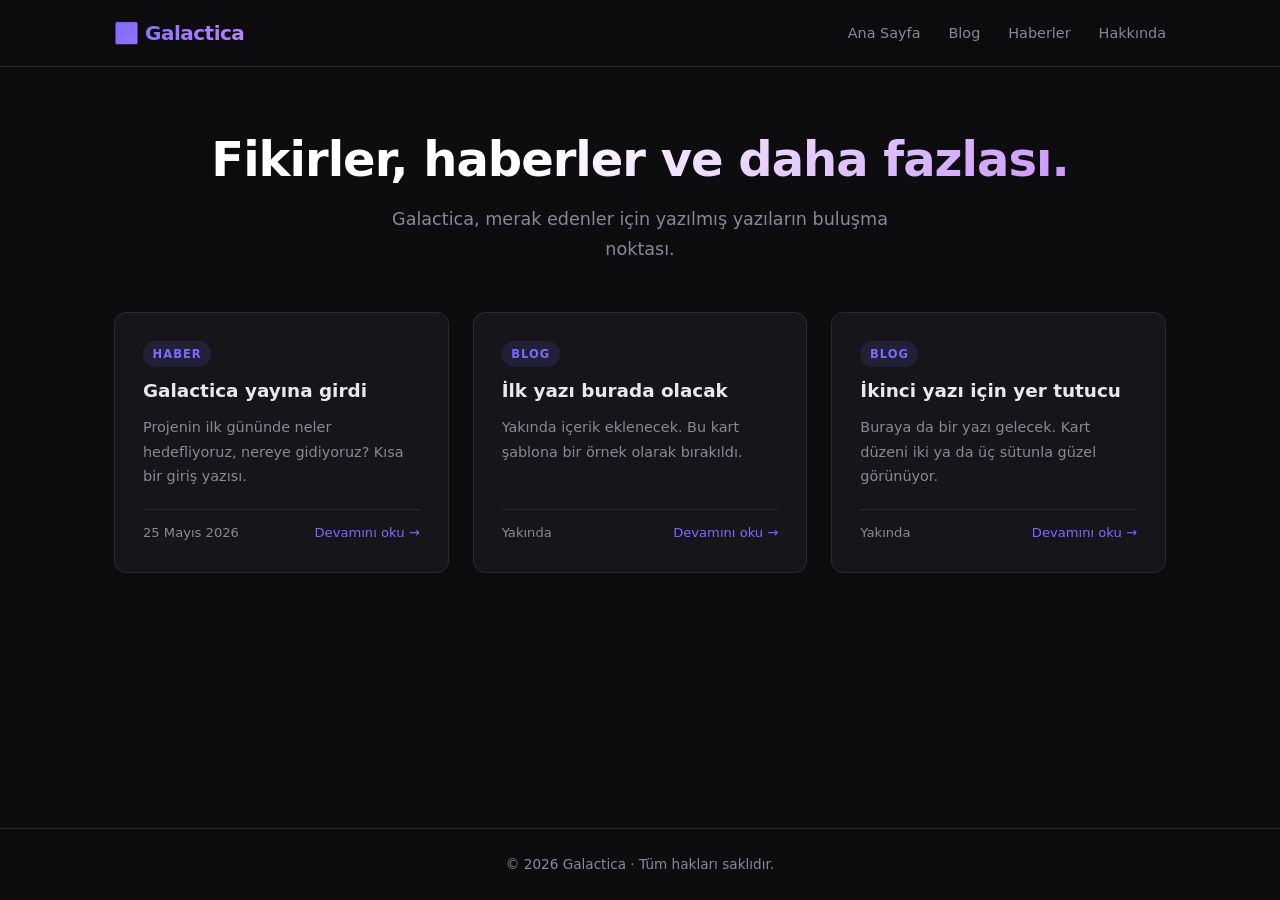
==== web/index.html @ c0b4f302 "ilk commit: site iskelet" ====
<!DOCTYPE html>
<html lang="tr">
<head>
  <meta charset="UTF-8" />
  <meta name="viewport" content="width=device-width, initial-scale=1.0" />
  <title>Galactica</title>
  <link rel="stylesheet" href="style.css" />
</head>
<body>

  <header>
    <div class="container header-inner">
      <a href="index.html" class="logo">🌌 Galactica</a>
      <nav>
        <a href="index.html">Ana Sayfa</a>
        <a href="#">Blog</a>
        <a href="#">Haberler</a>
        <a href="#">Hakkında</a>
      </nav>
    </div>
  </header>

  <main class="container">

    <section class="hero">
      <h1>Fikirler, haberler ve daha fazlası.</h1>
      <p>Galactica, merak edenler için yazılmış yazıların buluşma noktası.</p>
    </section>

    <section class="posts">

      <article class="card">
        <span class="tag">Haber</span>
        <h2><a href="#">Galactica yayına girdi</a></h2>
        <p>Projenin ilk gününde neler hedefliyoruz, nereye gidiyoruz? Kısa bir giriş yazısı.</p>
        <footer class="card-footer">
          <time>25 Mayıs 2026</time>
          <a href="#">Devamını oku →</a>
        </footer>
      </article>

      <article class="card">
        <span class="tag">Blog</span>
        <h2><a href="#">İlk yazı burada olacak</a></h2>
        <p>Yakında içerik eklenecek. Bu kart şablona bir örnek olarak bırakıldı.</p>
        <footer class="card-footer">
          <time>Yakında</time>
          <a href="#">Devamını oku →</a>
        </footer>
      </article>

      <article class="card">
        <span class="tag">Blog</span>
        <h2><a href="#">İkinci yazı için yer tutucu</a></h2>
        <p>Buraya da bir yazı gelecek. Kart düzeni iki ya da üç sütunla güzel görünüyor.</p>
        <footer class="card-footer">
          <time>Yakında</time>
          <a href="#">Devamını oku →</a>
        </footer>
      </article>

    </section>
  </main>

  <footer class="site-footer">
    <div class="container">
      <p>© 2026 Galactica · Tüm hakları saklıdır.</p>
    </div>
  </footer>

</body>
</html>
---- web/style.css ----
/* ── Reset & Base ────────────────────────────── */
*, *::before, *::after { box-sizing: border-box; margin: 0; padding: 0; }

:root {
  --bg:       #0d0d0f;
  --surface:  #16161a;
  --border:   #2a2a30;
  --accent:   #7c6aff;
  --accent2:  #c084fc;
  --text:     #e8e8f0;
  --muted:    #888898;
  --radius:   12px;
  --max-w:    1100px;
}

body {
  background: var(--bg);
  color: var(--text);
  font-family: 'Segoe UI', system-ui, -apple-system, sans-serif;
  font-size: 1rem;
  line-height: 1.7;
  min-height: 100vh;
  display: flex;
  flex-direction: column;
}

a { color: inherit; text-decoration: none; }

.container {
  width: 100%;
  max-width: var(--max-w);
  margin-inline: auto;
  padding-inline: 1.5rem;
}

/* ── Header ──────────────────────────────────── */
header {
  border-bottom: 1px solid var(--border);
  padding: 1rem 0;
  position: sticky;
  top: 0;
  background: rgba(13,13,15,0.88);
  backdrop-filter: blur(10px);
  z-index: 100;
}

.header-inner {
  display: flex;
  align-items: center;
  justify-content: space-between;
  gap: 2rem;
}

.logo {
  font-size: 1.25rem;
  font-weight: 700;
  letter-spacing: -0.5px;
  background: linear-gradient(135deg, var(--accent), var(--accent2));
  -webkit-background-clip: text;
  -webkit-text-fill-color: transparent;
}

nav {
  display: flex;
  gap: 1.75rem;
}

nav a {
  color: var(--muted);
  font-size: 0.9rem;
  transition: color 0.2s;
}
nav a:hover { color: var(--text); }

/* ── Hero ────────────────────────────────────── */
.hero {
  padding: 4rem 0 3rem;
  text-align: center;
}

.hero h1 {
  font-size: clamp(1.8rem, 4vw, 3rem);
  font-weight: 800;
  line-height: 1.2;
  letter-spacing: -1px;
  background: linear-gradient(135deg, #fff 40%, var(--accent2));
  -webkit-background-clip: text;
  -webkit-text-fill-color: transparent;
  margin-bottom: 1rem;
}

.hero p {
  color: var(--muted);
  font-size: 1.1rem;
  max-width: 520px;
  margin-inline: auto;
}

/* ── Posts Grid ──────────────────────────────── */
.posts {
  display: grid;
  grid-template-columns: repeat(auto-fill, minmax(300px, 1fr));
  gap: 1.5rem;
  padding-bottom: 4rem;
}

/* ── Card ────────────────────────────────────── */
.card {
  background: var(--surface);
  border: 1px solid var(--border);
  border-radius: var(--radius);
  padding: 1.75rem;
  display: flex;
  flex-direction: column;
  gap: 0.75rem;
  transition: border-color 0.2s, transform 0.2s;
}
.card:hover {
  border-color: var(--accent);
  transform: translateY(-3px);
}

.tag {
  display: inline-block;
  font-size: 0.72rem;
  font-weight: 700;
  text-transform: uppercase;
  letter-spacing: 1px;
  color: var(--accent);
  background: rgba(124,106,255,0.12);
  padding: 0.2rem 0.6rem;
  border-radius: 999px;
  width: fit-content;
}

.card h2 {
  font-size: 1.15rem;
  font-weight: 700;
  line-height: 1.3;
}
.card h2 a:hover { color: var(--accent2); }

.card p {
  color: var(--muted);
  font-size: 0.9rem;
  flex: 1;
}

.card-footer {
  display: flex;
  justify-content: space-between;
  align-items: center;
  font-size: 0.82rem;
  color: var(--muted);
  margin-top: 0.5rem;
  border-top: 1px solid var(--border);
  padding-top: 0.75rem;
}
.card-footer a { color: var(--accent); transition: color 0.2s; }
.card-footer a:hover { color: var(--accent2); }

/* ── Site Footer ─────────────────────────────── */
.site-footer {
  margin-top: auto;
  border-top: 1px solid var(--border);
  padding: 1.5rem 0;
  text-align: center;
  color: var(--muted);
  font-size: 0.85rem;
}

/* ── Responsive ──────────────────────────────── */
@media (max-width: 600px) {
  nav { gap: 1rem; font-size: 0.85rem; }
  .posts { grid-template-columns: 1fr; }
}
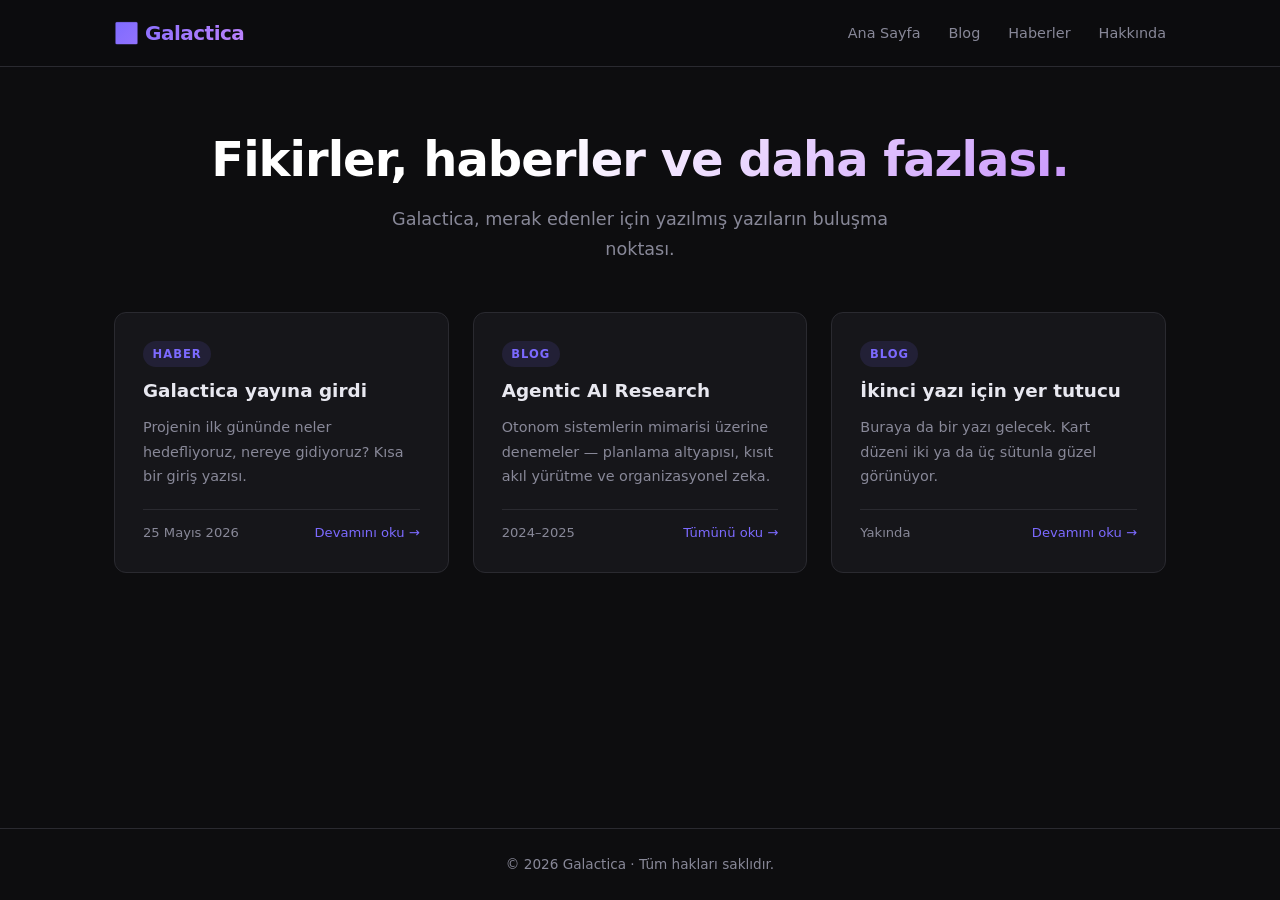
==== commit ef690d9f: "blog linkleri düzeltildi, ana sayfaya referans eklendi" ====
--- a/web/index.html
+++ b/web/index.html
@@ -13,7 +13,7 @@
       <a href="index.html" class="logo">🌌 Galactica</a>
       <nav>
         <a href="index.html">Ana Sayfa</a>
-        <a href="#">Blog</a>
+        <a href="blog/index.html">Blog</a>
         <a href="#">Haberler</a>
         <a href="#">Hakkında</a>
       </nav>
@@ -41,11 +41,11 @@
 
       <article class="card">
         <span class="tag">Blog</span>
-        <h2><a href="#">İlk yazı burada olacak</a></h2>
-        <p>Yakında içerik eklenecek. Bu kart şablona bir örnek olarak bırakıldı.</p>
+        <h2><a href="blog/index.html">Agentic AI Research</a></h2>
+        <p>Otonom sistemlerin mimarisi üzerine denemeler — planlama altyapısı, kısıt akıl yürütme ve organizasyonel zeka.</p>
         <footer class="card-footer">
-          <time>Yakında</time>
-          <a href="#">Devamını oku →</a>
+          <time>2024–2025</time>
+          <a href="blog/index.html">Tümünü oku →</a>
         </footer>
       </article>
 
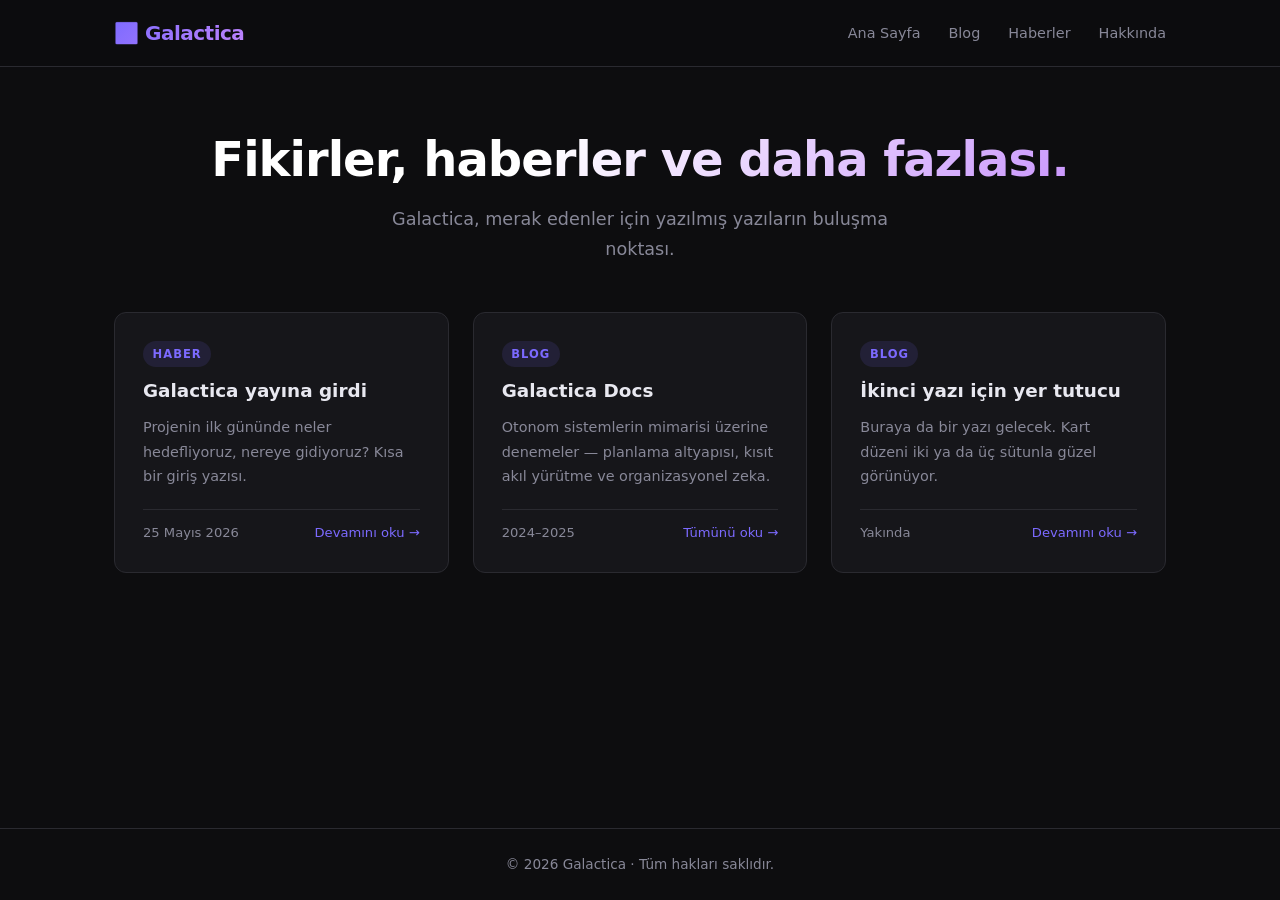
==== commit 7e4db9cb: "Galactica Docs rebrand" ====
--- a/web/index.html
+++ b/web/index.html
@@ -41,7 +41,7 @@
 
       <article class="card">
         <span class="tag">Blog</span>
-        <h2><a href="blog/index.html">Agentic AI Research</a></h2>
+        <h2><a href="blog/index.html">Galactica Docs</a></h2>
         <p>Otonom sistemlerin mimarisi üzerine denemeler — planlama altyapısı, kısıt akıl yürütme ve organizasyonel zeka.</p>
         <footer class="card-footer">
           <time>2024–2025</time>
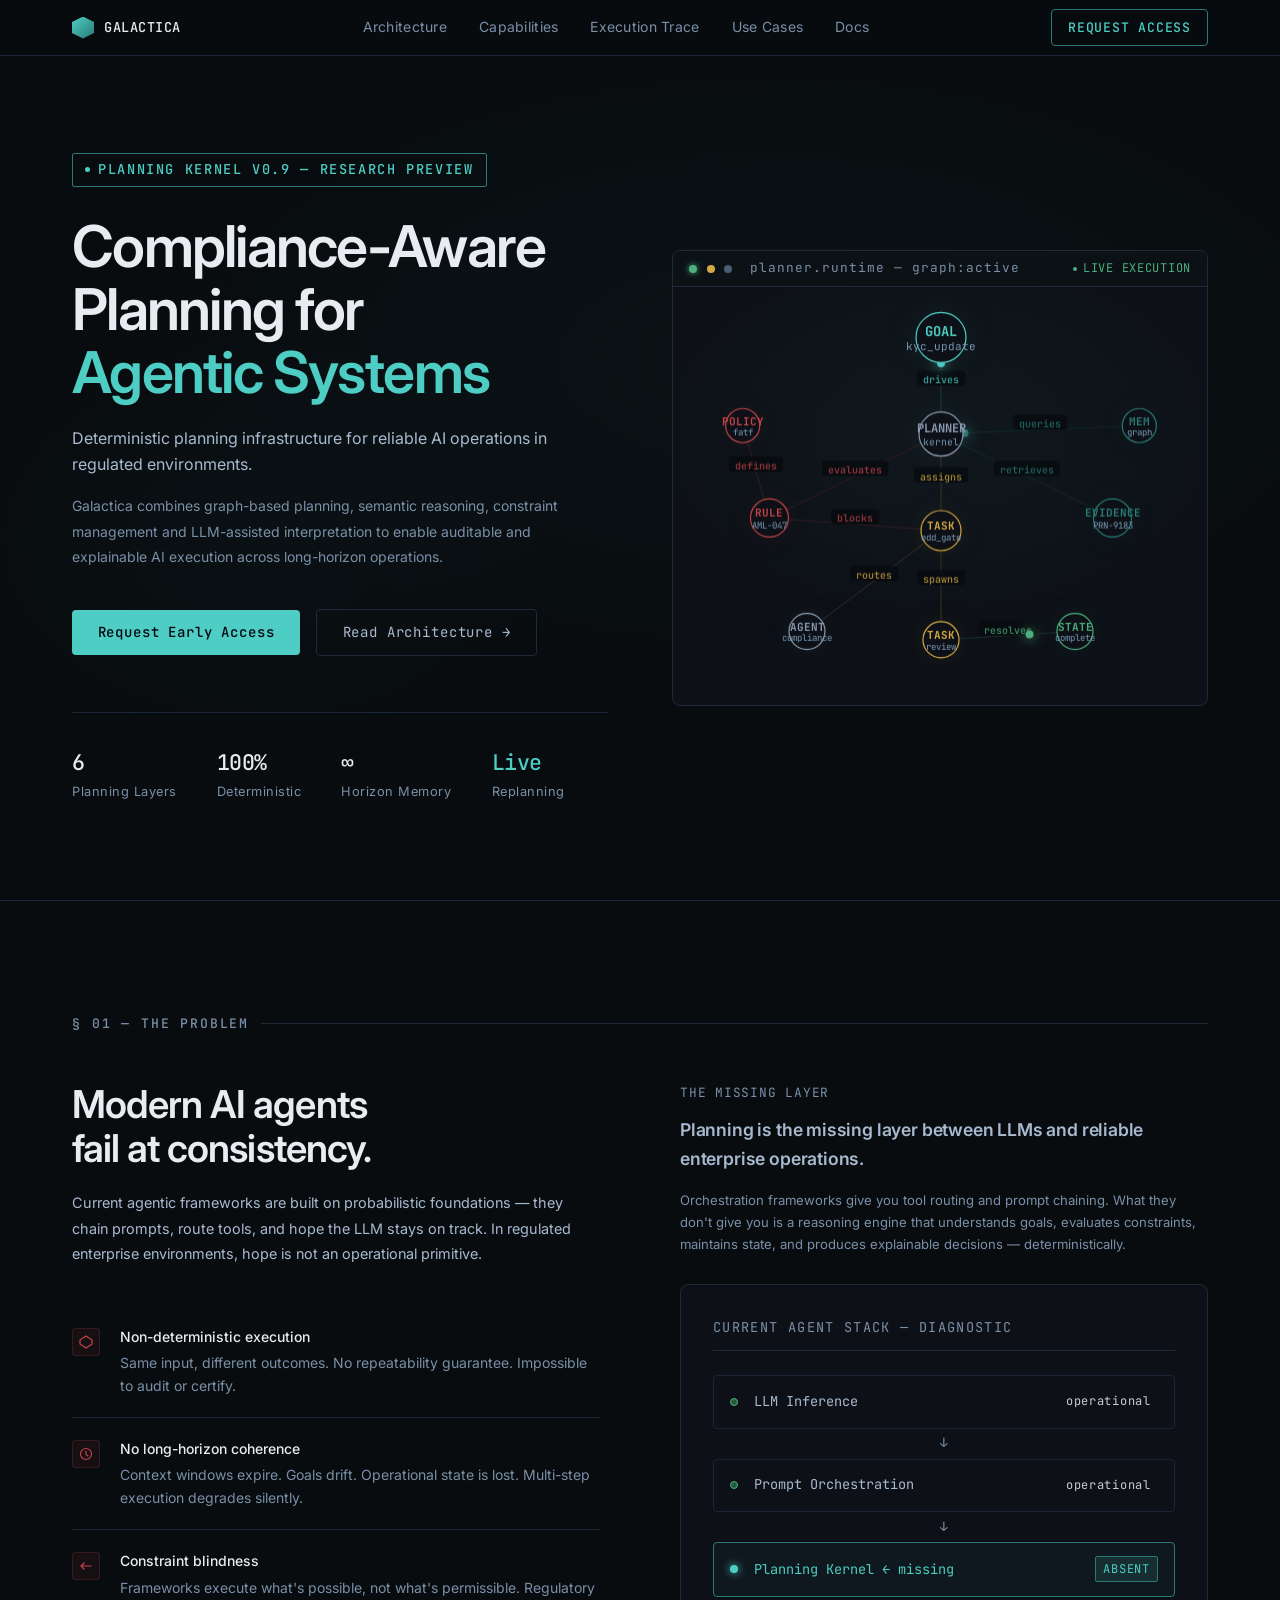
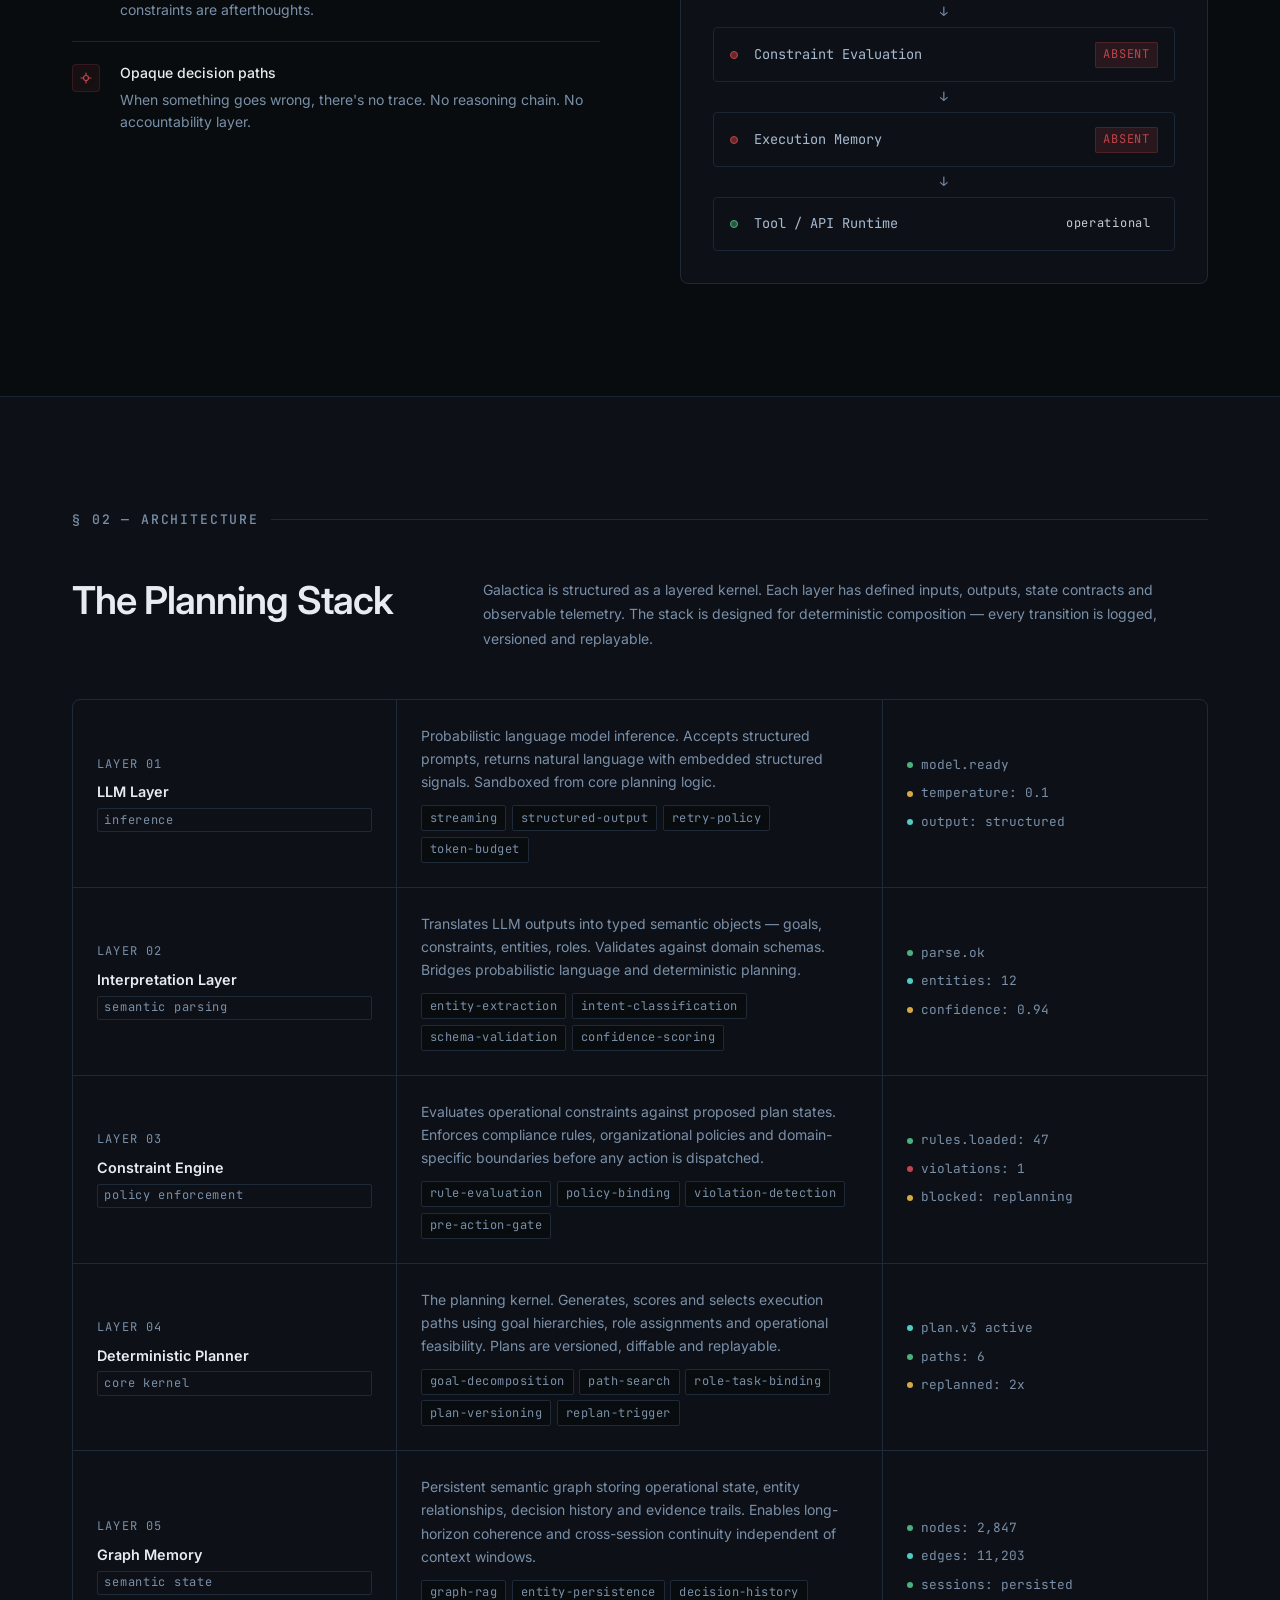
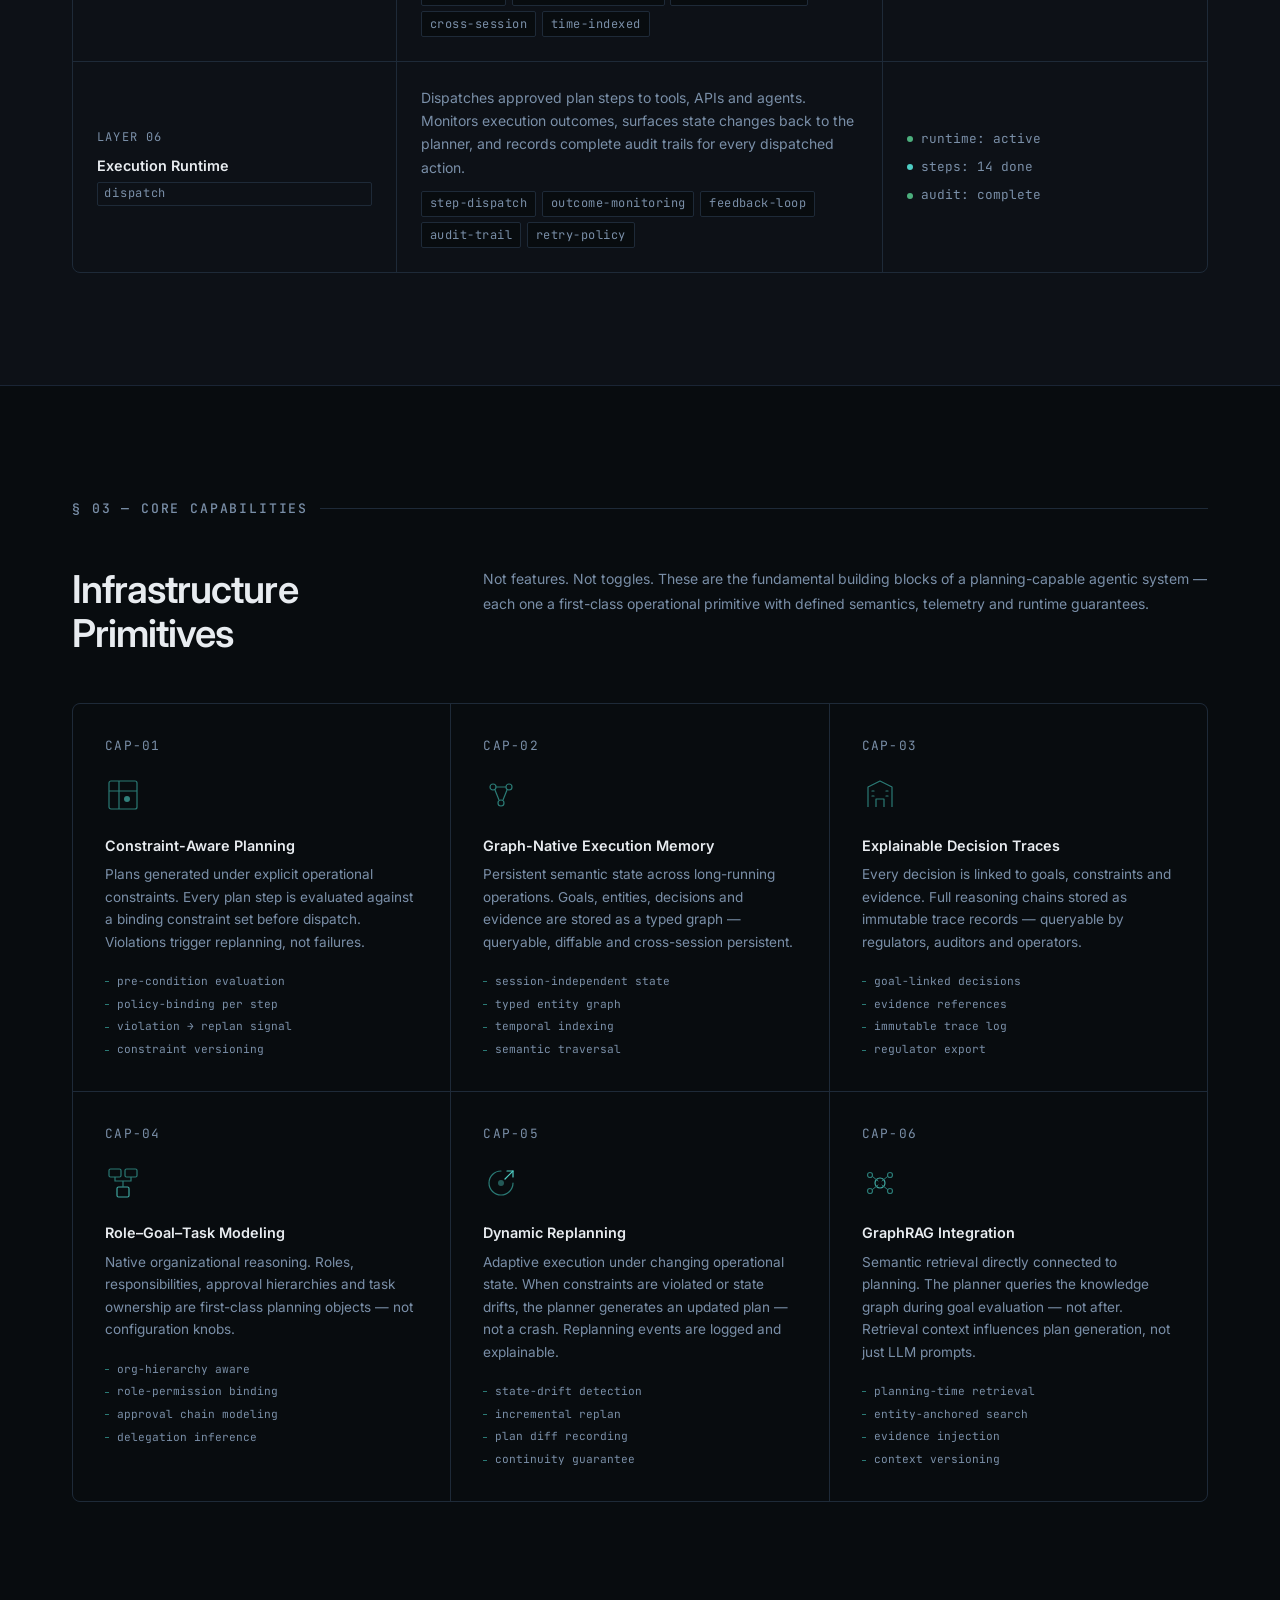
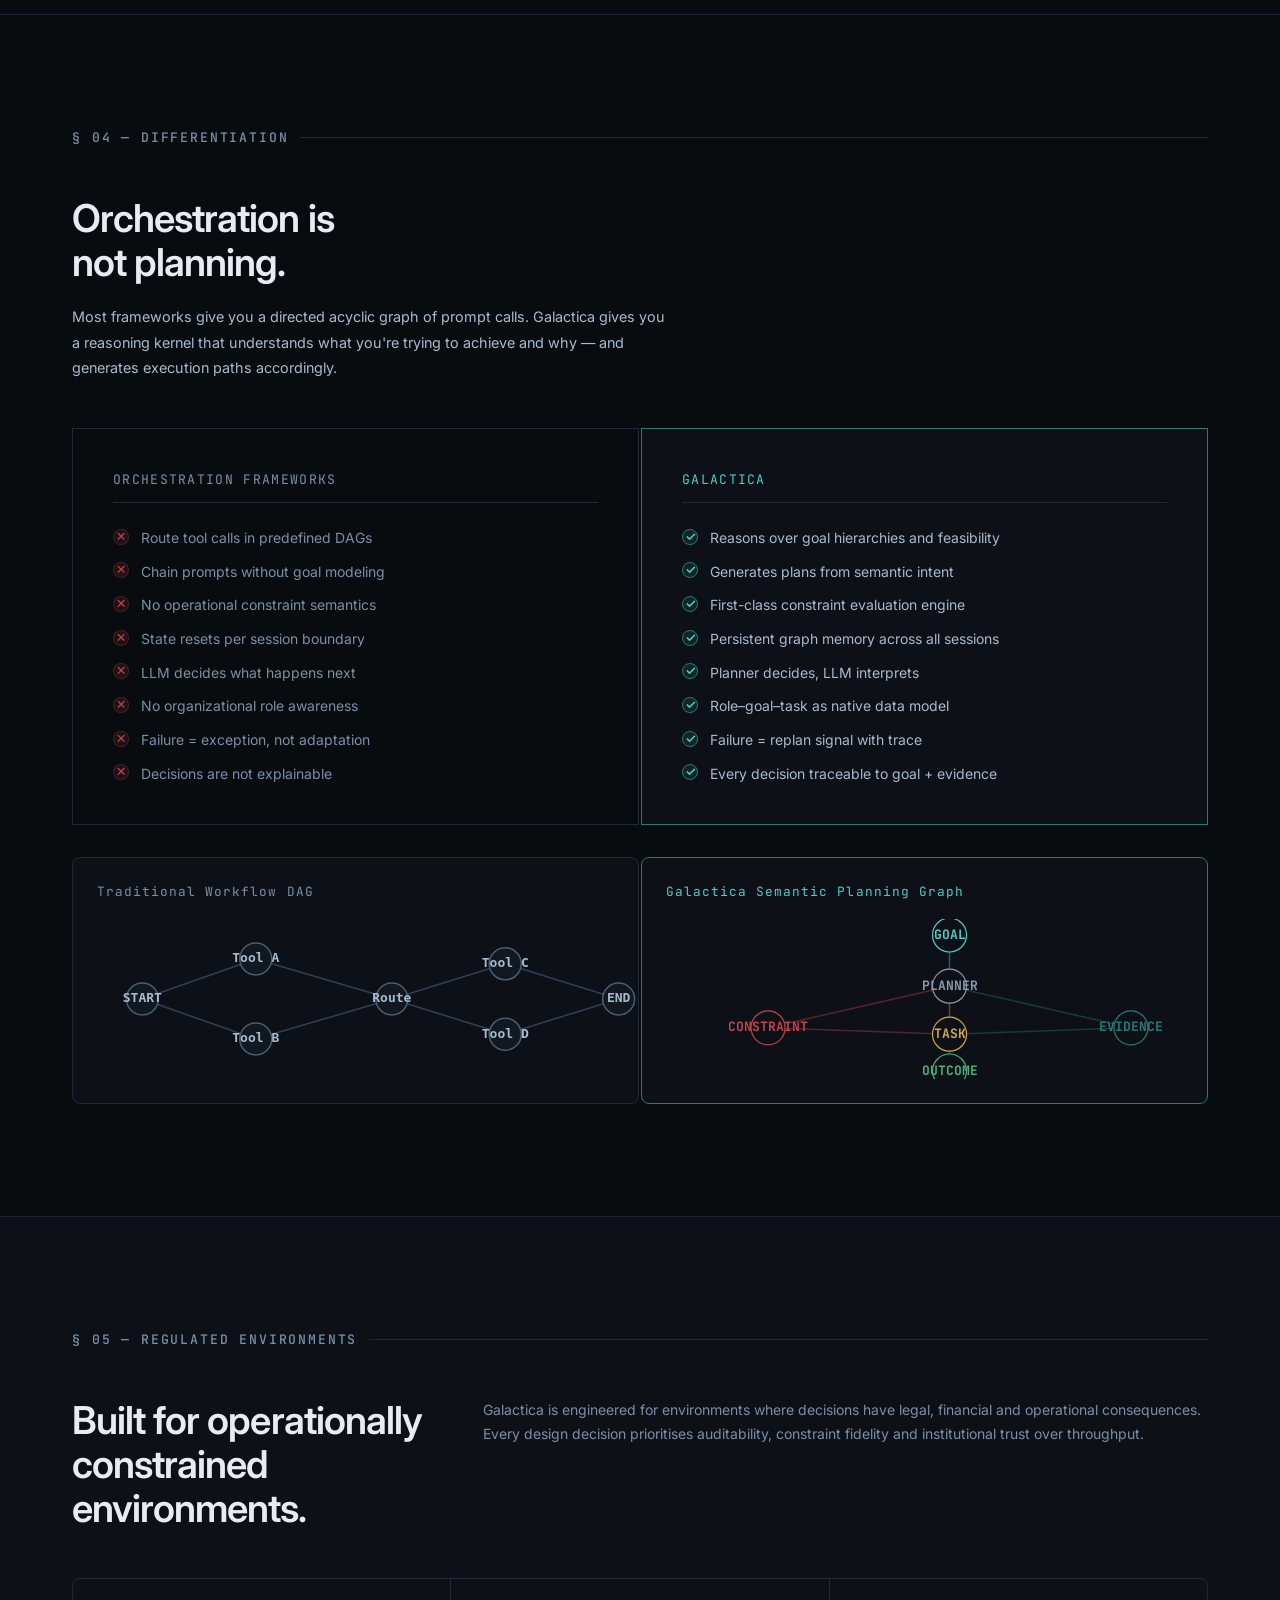
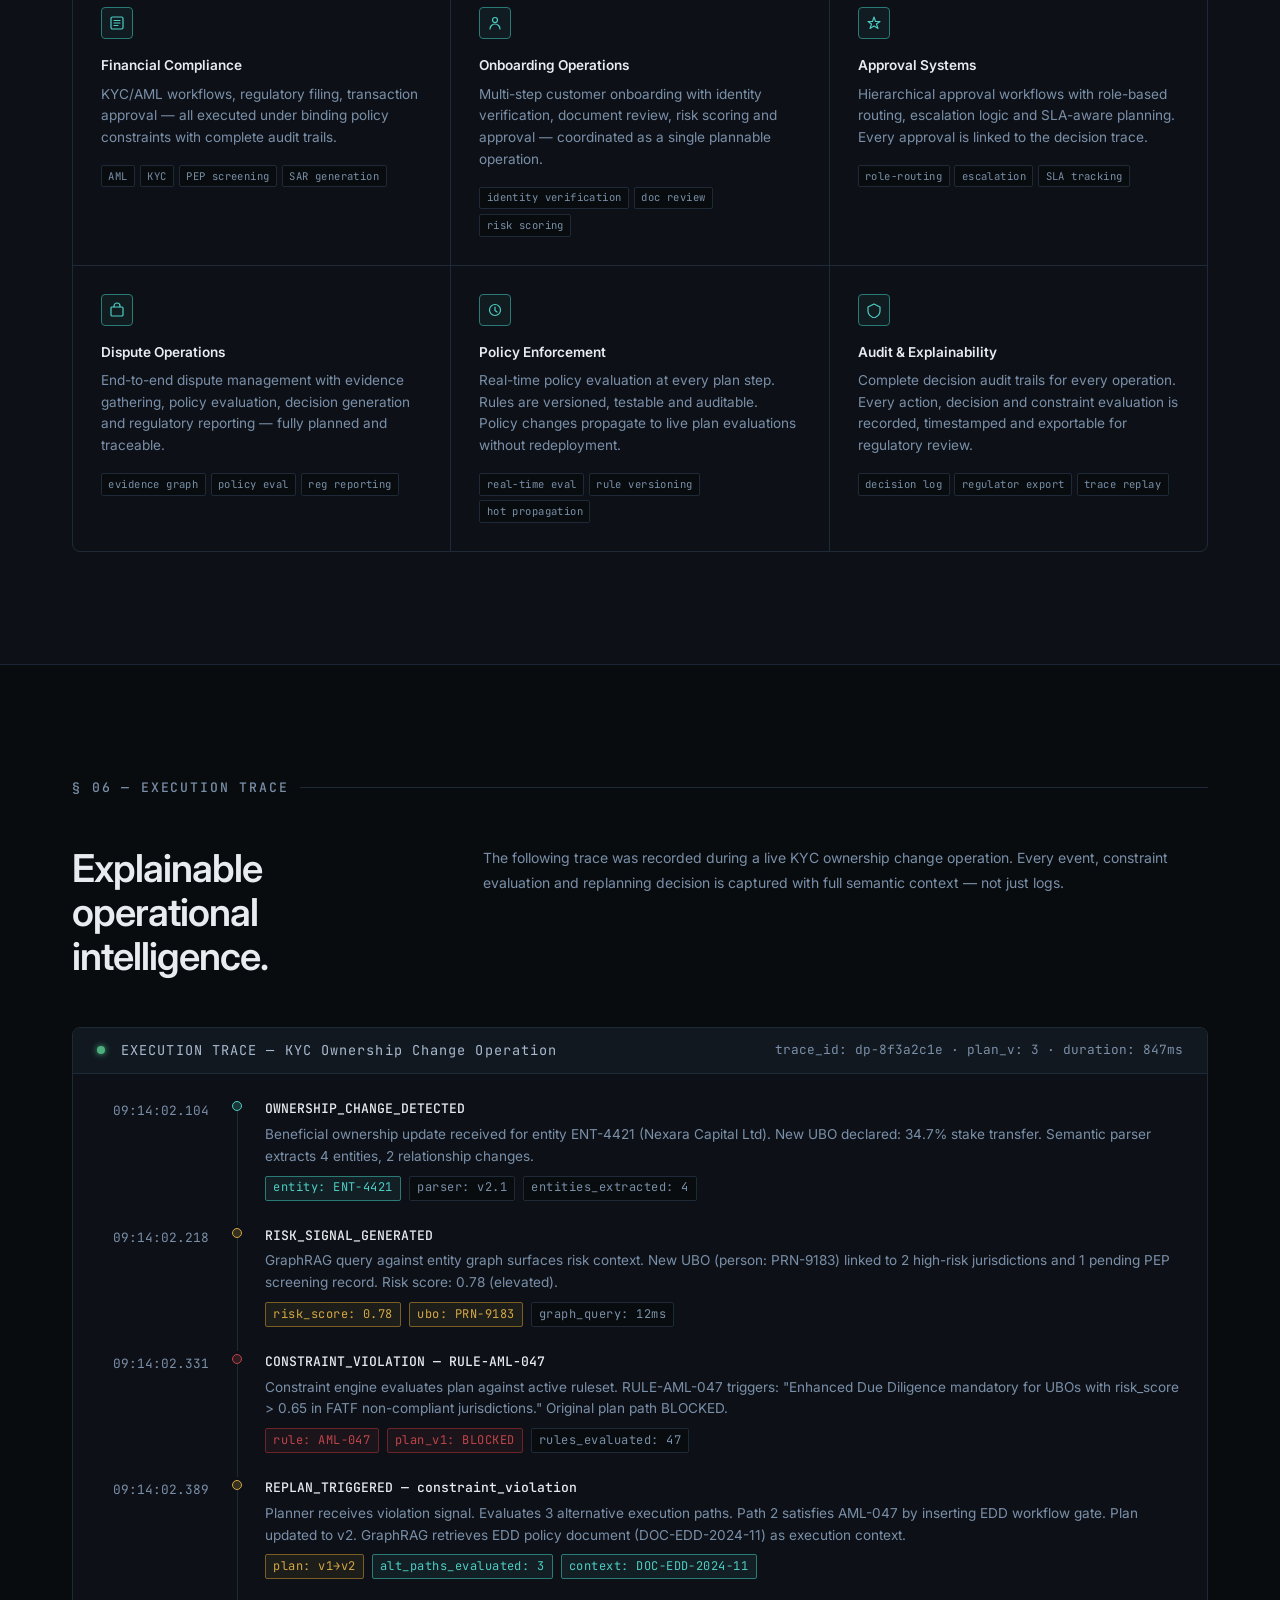
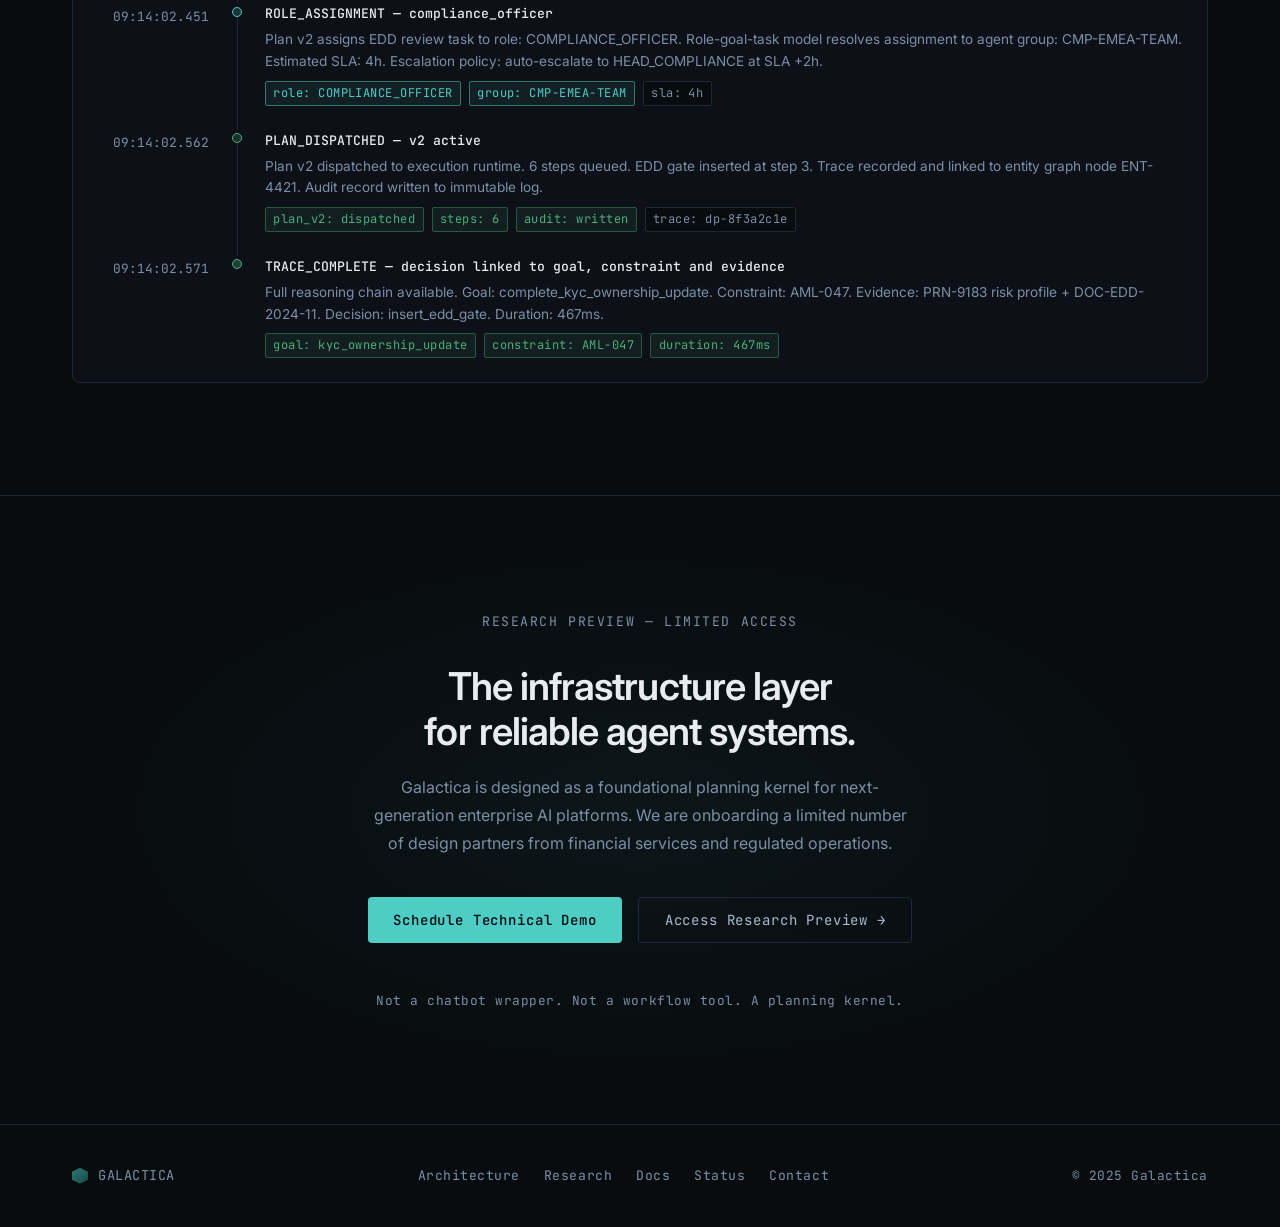
==== commit 6e2b883a: "Galactica Docs rebrand" ====
--- a/web/index.html
+++ b/web/index.html
@@ -1,72 +1,783 @@
 <!DOCTYPE html>
-<html lang="tr">
+<html lang="en">
 <head>
-  <meta charset="UTF-8" />
-  <meta name="viewport" content="width=device-width, initial-scale=1.0" />
-  <title>Galactica</title>
-  <link rel="stylesheet" href="style.css" />
+<meta charset="UTF-8">
+<meta name="viewport" content="width=device-width, initial-scale=1.0">
+<title>Galactica — Compliance-Aware Planning for Agentic Systems</title>
+<link rel="preconnect" href="https://fonts.googleapis.com">
+<link href="https://fonts.googleapis.com/css2?family=Inter:wght@300;400;500;600;700&family=JetBrains+Mono:wght@300;400;500&display=swap" rel="stylesheet">
+<style>
+*,*::before,*::after{box-sizing:border-box;margin:0;padding:0}
+html{scroll-behavior:smooth;font-size:16px}
+body{background:#080C0F;color:#C8CDD4;font-family:'Inter',system-ui,sans-serif;line-height:1.6;overflow-x:hidden;-webkit-font-smoothing:antialiased}
+:root{
+  --bg-0:#080C0F;--bg-1:#0D1117;--bg-2:#111820;--bg-3:#141C26;
+  --surface:#182030;--border:#1E2A38;--border-subtle:#1A2535;
+  --text-primary:#E8ECF0;--text-secondary:#A8BAD0;--text-muted:#7A8FA8;--text-dim:#4A5E72;
+  --cyan:#4ECDC4;--cyan-dim:#2A7A75;--cyan-glow:rgba(78,205,196,0.12);
+  --amber:#D4A843;--amber-dim:#7A5F25;
+  --green:#4CAF7D;--green-dim:#265A3E;
+  --red:#C0444A;--red-dim:#6B2529;
+  --mono:'JetBrains Mono',monospace;
+  --radius:4px;--radius-lg:8px;
+}
+.t-overline{font-family:var(--mono);font-size:.82rem;font-weight:500;letter-spacing:.14em;text-transform:uppercase;color:var(--text-muted)}
+.t-label{font-family:var(--mono);font-size:.80rem;font-weight:400;letter-spacing:.06em;color:var(--text-muted)}
+h1{font-size:clamp(2.2rem,4.5vw,3.8rem);font-weight:600;letter-spacing:-.03em;line-height:1.1;color:var(--text-primary)}
+h2{font-size:clamp(1.7rem,3vw,2.6rem);font-weight:600;letter-spacing:-.025em;line-height:1.15;color:var(--text-primary)}
+h3{font-size:1.1rem;font-weight:600;letter-spacing:-.01em;color:var(--text-primary)}
+p{color:var(--text-secondary);line-height:1.75}
+.container{max-width:1200px;margin:0 auto;padding:0 2rem}
+.section{padding:7rem 0;border-top:1px solid var(--border-subtle)}
+.section-label{display:flex;align-items:center;gap:.75rem;margin-bottom:3rem}
+.section-label::after{content:'';flex:1;height:1px;background:var(--border)}
+
+/* NAV */
+nav{position:fixed;top:0;left:0;right:0;z-index:100;height:56px;background:rgba(8,12,15,.92);backdrop-filter:blur(12px);border-bottom:1px solid var(--border-subtle);display:flex;align-items:center}
+.nav-inner{display:flex;align-items:center;justify-content:space-between;width:100%;max-width:1200px;margin:0 auto;padding:0 2rem}
+.nav-logo{display:flex;align-items:center;gap:.625rem;font-family:var(--mono);font-size:.85rem;font-weight:500;color:var(--text-primary);letter-spacing:.04em;text-decoration:none}
+.nav-logo-mark{width:22px;height:22px;background:linear-gradient(135deg,var(--cyan) 0%,var(--cyan-dim) 100%);clip-path:polygon(50% 0%,100% 25%,100% 75%,50% 100%,0% 75%,0% 25%)}
+.nav-links{display:flex;align-items:center;gap:2rem}
+.nav-links a{font-size:.875rem;font-weight:400;color:var(--text-muted);text-decoration:none;letter-spacing:.02em;transition:color .15s}
+.nav-links a:hover{color:var(--text-secondary)}
+.nav-cta{font-family:var(--mono);font-size:.82rem;font-weight:500;padding:.45rem 1rem;background:transparent;border:1px solid var(--cyan-dim);color:var(--cyan);border-radius:var(--radius);cursor:pointer;letter-spacing:.06em;transition:all .15s;text-decoration:none}
+.nav-cta:hover{background:var(--cyan-glow);border-color:var(--cyan)}
+
+/* BUTTONS */
+.btn-primary{display:inline-flex;align-items:center;gap:.5rem;font-family:var(--mono);font-size:.875rem;font-weight:500;padding:.7rem 1.6rem;background:var(--cyan);color:#040810;border:none;border-radius:var(--radius);cursor:pointer;letter-spacing:.06em;text-decoration:none;transition:all .15s;white-space:nowrap}
+.btn-primary:hover{background:#5FD8D0;transform:translateY(-1px)}
+.btn-secondary{display:inline-flex;align-items:center;gap:.5rem;font-family:var(--mono);font-size:.875rem;font-weight:400;padding:.7rem 1.6rem;background:transparent;border:1px solid var(--border);color:var(--text-secondary);border-radius:var(--radius);cursor:pointer;letter-spacing:.06em;text-decoration:none;transition:all .15s;white-space:nowrap}
+.btn-secondary:hover{border-color:var(--text-muted);color:var(--text-primary)}
+
+/* HERO */
+#hero{min-height:100vh;display:flex;flex-direction:column;justify-content:center;padding-top:56px;position:relative;overflow:hidden;border-top:none}
+.hero-bg{position:absolute;inset:0;background:radial-gradient(ellipse 70% 50% at 60% 40%,rgba(78,205,196,.04) 0%,transparent 70%),radial-gradient(ellipse 40% 40% at 20% 60%,rgba(78,205,196,.025) 0%,transparent 60%)}
+.hero-grid{display:grid;grid-template-columns:1fr 1fr;gap:4rem;align-items:center;position:relative;z-index:1}
+.hero-eyebrow{display:inline-flex;align-items:center;gap:.5rem;font-family:var(--mono);font-size:.85rem;font-weight:500;letter-spacing:.12em;text-transform:uppercase;color:var(--cyan);border:1px solid var(--cyan-dim);padding:.3rem .75rem;border-radius:2px;margin-bottom:1.75rem}
+.hero-eyebrow-dot{width:5px;height:5px;border-radius:50%;background:var(--cyan);animation:pulse-dot 2s infinite}
+@keyframes pulse-dot{0%,100%{opacity:1;transform:scale(1)}50%{opacity:.4;transform:scale(.8)}}
+.hero-title{margin-bottom:1.25rem}
+.hero-sub{font-size:1rem;font-weight:400;color:var(--text-secondary);line-height:1.65;margin-bottom:1rem}
+.hero-desc{font-size:.875rem;color:var(--text-muted);line-height:1.8;margin-bottom:2.5rem;max-width:520px}
+.hero-actions{display:flex;gap:1rem;align-items:center;flex-wrap:wrap}
+.hero-meta{margin-top:3.5rem;display:flex;gap:2.5rem;padding-top:2rem;border-top:1px solid var(--border-subtle)}
+.hero-stat-value{font-family:var(--mono);font-size:1.35rem;font-weight:500;color:var(--text-primary);letter-spacing:-.02em}
+.hero-stat-label{font-size:.80rem;color:var(--text-muted);letter-spacing:.04em;margin-top:.2rem}
+
+/* HERO GRAPH */
+.hero-right{position:relative}
+.graph-runtime{width:100%;aspect-ratio:1/.85;background:var(--bg-1);border:1px solid var(--border);border-radius:var(--radius-lg);position:relative;overflow:hidden}
+.graph-runtime::before{content:'';position:absolute;inset:0;background:radial-gradient(ellipse 80% 60% at 50% 40%,rgba(78,205,196,.04) 0%,transparent 70%)}
+.gr-header{position:absolute;top:0;left:0;right:0;height:36px;background:rgba(13,17,23,.9);border-bottom:1px solid var(--border);display:flex;align-items:center;padding:0 1rem;gap:.6rem}
+.gr-dot{width:8px;height:8px;border-radius:50%}
+.gr-dot.active{background:var(--green);box-shadow:0 0 6px var(--green)}
+.gr-dot.pending{background:var(--amber)}
+.gr-dot.idle{background:var(--text-dim)}
+.gr-title{font-family:var(--mono);font-size:.80rem;color:var(--text-muted);letter-spacing:.08em;margin-left:.5rem}
+.gr-status{margin-left:auto;font-family:var(--mono);font-size:.75rem;color:var(--green);letter-spacing:.06em;display:flex;align-items:center;gap:.35rem}
+.gr-status::before{content:'';width:4px;height:4px;border-radius:50%;background:var(--green);animation:pulse-dot 1.5s infinite}
+canvas#heroGraph{position:absolute;top:36px;left:0;right:0;bottom:0;width:100%}
+
+/* PROBLEM */
+.problem-grid{display:grid;grid-template-columns:1fr 1fr;gap:5rem;align-items:start}
+.problem-statements{display:flex;flex-direction:column;gap:0;margin-top:2.5rem}
+.prob-item{display:flex;align-items:flex-start;gap:1.25rem;padding:1.25rem 0;border-bottom:1px solid var(--border-subtle)}
+.prob-item:last-child{border-bottom:none}
+.prob-icon{width:28px;height:28px;flex-shrink:0;margin-top:.1rem;display:flex;align-items:center;justify-content:center;background:rgba(192,68,74,.08);border:1px solid rgba(192,68,74,.2);border-radius:var(--radius)}
+.prob-text h4{font-size:.875rem;font-weight:500;color:var(--text-primary);margin-bottom:.25rem}
+.prob-text p{font-size:.875rem;color:var(--text-muted);line-height:1.6}
+.missing-layer{background:var(--bg-1);border:1px solid var(--border);border-radius:var(--radius-lg);padding:2rem;margin-top:1rem}
+.ml-title{font-family:var(--mono);font-size:.85rem;color:var(--text-muted);letter-spacing:.1em;text-transform:uppercase;margin-bottom:1.5rem;padding-bottom:.75rem;border-bottom:1px solid var(--border)}
+.sv-layer{display:flex;align-items:center;gap:1rem;padding:.85rem 1rem;border:1px solid var(--border-subtle);border-radius:var(--radius);margin-bottom:0}
+.sv-layer.missing{border-color:var(--cyan-dim);background:rgba(78,205,196,.04)}
+.sv-arrow{text-align:center;font-family:var(--mono);font-size:.80rem;color:var(--text-muted);padding:.3rem}
+.sv-dot{width:8px;height:8px;border-radius:50%;flex-shrink:0}
+.sv-dot.ok{background:var(--green-dim);border:1px solid var(--green)}
+.sv-dot.warn{background:var(--red-dim);border:1px solid var(--red)}
+.sv-dot.highlight{background:var(--cyan);box-shadow:0 0 8px var(--cyan)}
+.sv-name{font-family:var(--mono);font-size:.85rem;color:var(--text-secondary);flex:1}
+.sv-layer.missing .sv-name{color:var(--cyan)}
+.sv-tag{font-family:var(--mono);font-size:.75rem;padding:.15rem .45rem;border-radius:2px;letter-spacing:.06em}
+.sv-tag.red{background:rgba(192,68,74,.15);color:var(--red);border:1px solid rgba(192,68,74,.25)}
+.sv-tag.cyan{background:var(--cyan-glow);color:var(--cyan);border:1px solid var(--cyan-dim)}
+
+/* ARCH */
+#architecture{background:var(--bg-1)}
+.arch-stack{display:grid;grid-template-columns:1fr;gap:0;margin-top:3rem;border:1px solid var(--border);border-radius:var(--radius-lg);overflow:hidden}
+.arch-layer{display:grid;grid-template-columns:2fr 3fr 2fr;align-items:stretch;border-bottom:1px solid var(--border);transition:background .2s;cursor:default}
+.arch-layer:last-child{border-bottom:none}
+.arch-layer:hover{background:rgba(255,255,255,.015)}
+.arch-left{padding:1.5rem;border-right:1px solid var(--border);display:flex;flex-direction:column;justify-content:center}
+.arch-num{font-family:var(--mono);font-size:.75rem;color:var(--text-muted);letter-spacing:.1em;margin-bottom:.4rem}
+.arch-name{font-size:.9rem;font-weight:600;color:var(--text-primary);margin-bottom:.3rem}
+.arch-tag{display:inline-block;font-family:var(--mono);font-size:.75rem;padding:.1rem .4rem;border-radius:2px;border:1px solid var(--border);color:var(--text-muted);letter-spacing:.06em}
+.arch-mid{padding:1.5rem;border-right:1px solid var(--border)}
+.arch-desc{font-size:.875rem;color:var(--text-muted);line-height:1.65;margin-bottom:.75rem}
+.arch-props{display:flex;flex-wrap:wrap;gap:.35rem}
+.arch-prop{font-family:var(--mono);font-size:.75rem;padding:.15rem .5rem;background:var(--bg-0);border:1px solid var(--border);border-radius:2px;color:var(--text-muted);letter-spacing:.04em}
+.arch-right{padding:1.5rem;display:flex;flex-direction:column;justify-content:center;gap:.5rem}
+.arch-state{display:flex;align-items:center;gap:.5rem;font-family:var(--mono);font-size:.80rem}
+.state-dot{width:6px;height:6px;border-radius:50%;flex-shrink:0}
+.state-dot.green{background:var(--green)}
+.state-dot.cyan{background:var(--cyan)}
+.state-dot.amber{background:var(--amber)}
+.state-dot.red{background:var(--red)}
+.arch-state span{color:var(--text-muted)}
+
+/* CAPABILITIES */
+.cap-grid{display:grid;grid-template-columns:repeat(3,1fr);gap:1px;background:var(--border);border:1px solid var(--border);border-radius:var(--radius-lg);overflow:hidden;margin-top:3rem}
+.cap-card{background:var(--bg-0);padding:2rem;transition:background .2s;position:relative}
+.cap-card:hover{background:var(--bg-1)}
+.cap-card::before{content:'';position:absolute;top:0;left:0;right:0;height:2px;background:transparent;transition:background .2s}
+.cap-card:hover::before{background:var(--cyan)}
+.cap-num{font-family:var(--mono);font-size:.80rem;color:var(--text-muted);letter-spacing:.1em;margin-bottom:1.25rem}
+.cap-icon{width:36px;height:36px;margin-bottom:1rem}
+.cap-title{font-size:.9rem;font-weight:600;color:var(--text-primary);margin-bottom:.5rem;line-height:1.3}
+.cap-desc{font-size:.85rem;color:var(--text-muted);line-height:1.65;margin-bottom:1.25rem}
+.cap-props{display:flex;flex-direction:column;gap:.3rem}
+.cap-prop{display:flex;align-items:center;gap:.5rem;font-family:var(--mono);font-size:.70rem;color:var(--text-muted)}
+.cap-prop::before{content:'';width:4px;height:1px;background:var(--cyan-dim);flex-shrink:0}
+
+/* WHY DIFF */
+.diff-grid{display:grid;grid-template-columns:1fr 1fr;gap:2px;margin-top:3rem}
+.diff-col{padding:2.5rem;border:1px solid var(--border)}
+.diff-col.old{background:var(--bg-0)}
+.diff-col.new{background:var(--bg-1);border-color:var(--cyan-dim)}
+.diff-header{font-family:var(--mono);font-size:.82rem;letter-spacing:.1em;text-transform:uppercase;margin-bottom:1.5rem;padding-bottom:.75rem;border-bottom:1px solid var(--border)}
+.diff-col.old .diff-header{color:var(--text-muted)}
+.diff-col.new .diff-header{color:var(--cyan)}
+.diff-items{display:flex;flex-direction:column;gap:.75rem}
+.diff-item{display:flex;align-items:flex-start;gap:.75rem;font-size:.875rem;line-height:1.55}
+.diff-item .di-mark{width:16px;height:16px;flex-shrink:0;margin-top:.1rem;display:flex;align-items:center;justify-content:center;border-radius:50%;font-size:.80rem;font-weight:600}
+.diff-col.old .di-mark{background:rgba(192,68,74,.12);color:var(--red);border:1px solid rgba(192,68,74,.25)}
+.diff-col.new .di-mark{background:rgba(78,205,196,.1);color:var(--cyan);border:1px solid var(--cyan-dim)}
+.diff-col.old .diff-item span{color:var(--text-muted)}
+.diff-col.new .diff-item span{color:var(--text-secondary)}
+.comparison-diagram{margin-top:2rem;display:grid;grid-template-columns:1fr 1fr;gap:2px}
+.dag-box{background:var(--bg-1);border:1px solid var(--border);border-radius:var(--radius-lg);padding:1.5rem;overflow:hidden}
+.dag-title{font-family:var(--mono);font-size:.80rem;color:var(--text-muted);letter-spacing:.08em;margin-bottom:1rem}
+canvas.dag-canvas{width:100%;height:160px;display:block}
+
+/* REGULATED */
+#regulated{background:var(--bg-1)}
+.reg-grid{display:grid;grid-template-columns:repeat(3,1fr);gap:1px;background:var(--border);border:1px solid var(--border);border-radius:var(--radius-lg);overflow:hidden;margin-top:3rem}
+.reg-card{background:var(--bg-1);padding:1.75rem}
+.reg-icon{width:32px;height:32px;background:rgba(78,205,196,.06);border:1px solid var(--cyan-dim);border-radius:var(--radius);display:flex;align-items:center;justify-content:center;margin-bottom:1rem}
+.reg-title{font-size:.85rem;font-weight:600;color:var(--text-primary);margin-bottom:.4rem}
+.reg-desc{font-size:.85rem;color:var(--text-muted);line-height:1.6;margin-bottom:1rem}
+.reg-tags{display:flex;flex-wrap:wrap;gap:.3rem}
+.reg-tag{font-family:var(--mono);font-size:.66rem;padding:.12rem .4rem;background:var(--bg-0);border:1px solid var(--border);border-radius:2px;color:var(--text-muted);letter-spacing:.04em}
+
+/* TRACE */
+.trace-container{background:var(--bg-1);border:1px solid var(--border);border-radius:var(--radius-lg);overflow:hidden;margin-top:3rem}
+.trace-header{background:var(--bg-2);border-bottom:1px solid var(--border);padding:.75rem 1.5rem;display:flex;align-items:center;gap:1rem}
+.trace-title{font-family:var(--mono);font-size:.85rem;color:var(--text-secondary);letter-spacing:.08em}
+.trace-id{font-family:var(--mono);font-size:.80rem;color:var(--text-muted);margin-left:auto}
+.trace-body{padding:1.5rem}
+.trace-event{display:grid;grid-template-columns:7rem 1.5rem 1fr;gap:0 1rem;margin-bottom:0}
+.te-time{font-family:var(--mono);font-size:.80rem;color:var(--text-muted);padding-top:.2rem;text-align:right;white-space:nowrap}
+.te-spine{display:flex;flex-direction:column;align-items:center}
+.te-node{width:10px;height:10px;border-radius:50%;flex-shrink:0;border:1px solid;position:relative;z-index:1;margin-top:.2rem}
+.te-line{flex:1;width:1px;background:var(--border);min-height:2rem}
+.te-content{padding-bottom:1.5rem}
+.te-event-name{font-family:var(--mono);font-size:.82rem;font-weight:500;color:var(--text-primary);margin-bottom:.3rem}
+.te-detail{font-size:.85rem;color:var(--text-muted);line-height:1.6;margin-bottom:.5rem}
+.te-meta{display:flex;gap:.5rem;flex-wrap:wrap}
+.te-badge{font-family:var(--mono);font-size:.75rem;padding:.12rem .45rem;border-radius:2px;letter-spacing:.04em}
+.te-badge.info{background:rgba(78,205,196,.08);color:var(--cyan);border:1px solid var(--cyan-dim)}
+.te-badge.warn{background:rgba(212,168,67,.08);color:var(--amber);border:1px solid var(--amber-dim)}
+.te-badge.err{background:rgba(192,68,74,.08);color:var(--red);border:1px solid var(--red-dim)}
+.te-badge.ok{background:rgba(76,175,125,.08);color:var(--green);border:1px solid var(--green-dim)}
+.te-badge.neutral{background:var(--bg-0);color:var(--text-muted);border:1px solid var(--border)}
+
+/* FINAL */
+#final{background:var(--bg-0);text-align:center;position:relative;overflow:hidden}
+#final::before{content:'';position:absolute;inset:0;background:radial-gradient(ellipse 60% 60% at 50% 50%,rgba(78,205,196,.05) 0%,transparent 70%)}
+.final-inner{position:relative;z-index:1;max-width:680px;margin:0 auto}
+.final-eyebrow{display:inline-flex;align-items:center;gap:.5rem;font-family:var(--mono);font-size:.82rem;letter-spacing:.12em;text-transform:uppercase;color:var(--text-muted);margin-bottom:2rem}
+.final-sub{font-size:1rem;color:var(--text-muted);line-height:1.75;margin-bottom:2.5rem;max-width:540px;margin-left:auto;margin-right:auto}
+.final-actions{display:flex;gap:1rem;justify-content:center;flex-wrap:wrap;margin-bottom:3rem}
+.final-notice{font-family:var(--mono);font-size:.80rem;color:var(--text-muted);letter-spacing:.04em}
+
+/* FOOTER */
+footer{border-top:1px solid var(--border-subtle);padding:2.5rem 0}
+.footer-inner{display:flex;align-items:center;justify-content:space-between}
+.footer-logo{display:flex;align-items:center;gap:.625rem;font-family:var(--mono);font-size:.85rem;color:var(--text-muted);letter-spacing:.04em}
+.footer-logo-mark{width:16px;height:16px;background:linear-gradient(135deg,var(--cyan-dim) 0%,rgba(78,205,196,.3) 100%);clip-path:polygon(50% 0%,100% 25%,100% 75%,50% 100%,0% 75%,0% 25%)}
+.footer-links{display:flex;gap:1.5rem}
+.footer-links a{font-family:var(--mono);font-size:.82rem;color:var(--text-muted);text-decoration:none;letter-spacing:.04em;transition:color .15s}
+.footer-links a:hover{color:var(--text-muted)}
+.footer-copy{font-family:var(--mono);font-size:.80rem;color:var(--text-muted);letter-spacing:.04em}
+.text-cyan{color:var(--cyan)}
+
+@media(max-width:900px){
+  .hero-grid,.problem-grid,.diff-grid,.comparison-diagram{grid-template-columns:1fr}
+  .cap-grid,.reg-grid{grid-template-columns:repeat(2,1fr)}
+  .arch-layer{grid-template-columns:1fr}
+  .arch-left,.arch-mid{border-right:none;border-bottom:1px solid var(--border)}
+  .nav-links{display:none}
+}
+@media(max-width:600px){
+  .cap-grid,.reg-grid{grid-template-columns:1fr}
+  h1{font-size:2rem}h2{font-size:1.6rem}
+}
+</style>
 </head>
 <body>
 
-  <header>
-    <div class="container header-inner">
-      <a href="index.html" class="logo">🌌 Galactica</a>
-      <nav>
-        <a href="index.html">Ana Sayfa</a>
-        <a href="blog/index.html">Blog</a>
-        <a href="#">Haberler</a>
-        <a href="#">Hakkında</a>
-      </nav>
-    </div>
-  </header>
-
-  <main class="container">
-
-    <section class="hero">
-      <h1>Fikirler, haberler ve daha fazlası.</h1>
-      <p>Galactica, merak edenler için yazılmış yazıların buluşma noktası.</p>
-    </section>
-
-    <section class="posts">
-
-      <article class="card">
-        <span class="tag">Haber</span>
-        <h2><a href="#">Galactica yayına girdi</a></h2>
-        <p>Projenin ilk gününde neler hedefliyoruz, nereye gidiyoruz? Kısa bir giriş yazısı.</p>
-        <footer class="card-footer">
-          <time>25 Mayıs 2026</time>
-          <a href="#">Devamını oku →</a>
-        </footer>
-      </article>
-
-      <article class="card">
-        <span class="tag">Blog</span>
-        <h2><a href="blog/index.html">Galactica Docs</a></h2>
-        <p>Otonom sistemlerin mimarisi üzerine denemeler — planlama altyapısı, kısıt akıl yürütme ve organizasyonel zeka.</p>
-        <footer class="card-footer">
-          <time>2024–2025</time>
-          <a href="blog/index.html">Tümünü oku →</a>
-        </footer>
-      </article>
-
-      <article class="card">
-        <span class="tag">Blog</span>
-        <h2><a href="#">İkinci yazı için yer tutucu</a></h2>
-        <p>Buraya da bir yazı gelecek. Kart düzeni iki ya da üç sütunla güzel görünüyor.</p>
-        <footer class="card-footer">
-          <time>Yakında</time>
-          <a href="#">Devamını oku →</a>
-        </footer>
-      </article>
-
-    </section>
-  </main>
-
-  <footer class="site-footer">
-    <div class="container">
-      <p>© 2026 Galactica · Tüm hakları saklıdır.</p>
-    </div>
-  </footer>
-
+<nav>
+  <div class="nav-inner">
+    <a class="nav-logo" href="#">
+      <div class="nav-logo-mark"></div>GALACTICA
+    </a>
+    <div class="nav-links">
+      <a href="#architecture">Architecture</a>
+      <a href="#capabilities">Capabilities</a>
+      <a href="#trace">Execution Trace</a>
+      <a href="#regulated">Use Cases</a>
+      <a href="https://erdemeserekinci.github.io/galactica/blog/index.html" target="_blank" rel="noopener">Docs</a>
+    </div>
+    <a class="nav-cta" href="#final">REQUEST ACCESS</a>
+  </div>
+</nav>
+
+<!-- HERO -->
+<section id="hero">
+  <div class="hero-bg"></div>
+  <div class="container">
+    <div class="hero-grid">
+      <div class="hero-left">
+        <div class="hero-eyebrow"><span class="hero-eyebrow-dot"></span>Planning Kernel v0.9 — Research Preview</div>
+        <h1 class="hero-title">Compliance-Aware<br>Planning for<br><span class="text-cyan">Agentic Systems</span></h1>
+        <p class="hero-sub">Deterministic planning infrastructure for reliable AI operations in regulated environments.</p>
+        <p class="hero-desc">Galactica combines graph-based planning, semantic reasoning, constraint management and LLM-assisted interpretation to enable auditable and explainable AI execution across long-horizon operations.</p>
+        <div class="hero-actions">
+          <a class="btn-primary" href="#final">Request Early Access</a>
+          <a class="btn-secondary" href="#architecture">Read Architecture →</a>
+        </div>
+        <div class="hero-meta">
+          <div class="hero-stat"><div class="hero-stat-value">6</div><div class="hero-stat-label">Planning Layers</div></div>
+          <div class="hero-stat"><div class="hero-stat-value">100%</div><div class="hero-stat-label">Deterministic</div></div>
+          <div class="hero-stat"><div class="hero-stat-value">∞</div><div class="hero-stat-label">Horizon Memory</div></div>
+          <div class="hero-stat"><div class="hero-stat-value text-cyan">Live</div><div class="hero-stat-label">Replanning</div></div>
+        </div>
+      </div>
+      <div class="hero-right">
+        <div class="graph-runtime">
+          <div class="gr-header">
+            <div class="gr-dot active"></div>
+            <div class="gr-dot pending"></div>
+            <div class="gr-dot idle"></div>
+            <span class="gr-title">planner.runtime — graph:active</span>
+            <span class="gr-status">LIVE EXECUTION</span>
+          </div>
+          <canvas id="heroGraph"></canvas>
+        </div>
+      </div>
+    </div>
+  </div>
+</section>
+
+<!-- PROBLEM -->
+<section class="section" id="problem">
+  <div class="container">
+    <div class="section-label"><span class="t-overline">§ 01 — The Problem</span></div>
+    <div class="problem-grid">
+      <div class="problem-left">
+        <h2>Modern AI agents<br>fail at consistency.</h2>
+        <p style="margin-top:1.25rem;font-size:.9rem">Current agentic frameworks are built on probabilistic foundations — they chain prompts, route tools, and hope the LLM stays on track. In regulated enterprise environments, hope is not an operational primitive.</p>
+        <div class="problem-statements">
+          <div class="prob-item">
+            <div class="prob-icon"><svg width="14" height="14" fill="none" viewBox="0 0 14 14"><path d="M7 1L1 5v4l6 4 6-4V5L7 1z" stroke="#C0444A" stroke-width="1.2" stroke-linejoin="round"/></svg></div>
+            <div class="prob-text"><h4>Non-deterministic execution</h4><p>Same input, different outcomes. No repeatability guarantee. Impossible to audit or certify.</p></div>
+          </div>
+          <div class="prob-item">
+            <div class="prob-icon"><svg width="14" height="14" fill="none" viewBox="0 0 14 14"><circle cx="7" cy="7" r="5.5" stroke="#C0444A" stroke-width="1.2"/><path d="M7 4v3.5L9 9" stroke="#C0444A" stroke-width="1.2" stroke-linecap="round"/></svg></div>
+            <div class="prob-text"><h4>No long-horizon coherence</h4><p>Context windows expire. Goals drift. Operational state is lost. Multi-step execution degrades silently.</p></div>
+          </div>
+          <div class="prob-item">
+            <div class="prob-icon"><svg width="14" height="14" fill="none" viewBox="0 0 14 14"><path d="M2 7h10M2 7l3-3M2 7l3 3" stroke="#C0444A" stroke-width="1.2" stroke-linecap="round" stroke-linejoin="round"/></svg></div>
+            <div class="prob-text"><h4>Constraint blindness</h4><p>Frameworks execute what's possible, not what's permissible. Regulatory constraints are afterthoughts.</p></div>
+          </div>
+          <div class="prob-item">
+            <div class="prob-icon"><svg width="14" height="14" fill="none" viewBox="0 0 14 14"><path d="M7 2v2M7 10v2M2 7h2M10 7h2" stroke="#C0444A" stroke-width="1.2" stroke-linecap="round"/><circle cx="7" cy="7" r="2.5" stroke="#C0444A" stroke-width="1.2"/></svg></div>
+            <div class="prob-text"><h4>Opaque decision paths</h4><p>When something goes wrong, there's no trace. No reasoning chain. No accountability layer.</p></div>
+          </div>
+        </div>
+      </div>
+      <div class="problem-right">
+        <p style="font-family:var(--mono);font-size:.80rem;color:var(--text-muted);letter-spacing:.06em;text-transform:uppercase;margin-bottom:.75rem">The missing layer</p>
+        <h3 style="margin-bottom:1rem;color:var(--text-secondary)">Planning is the missing layer between LLMs and reliable enterprise operations.</h3>
+        <p style="font-size:.82rem;color:var(--text-muted);margin-bottom:1.75rem;line-height:1.7">Orchestration frameworks give you tool routing and prompt chaining. What they don't give you is a reasoning engine that understands goals, evaluates constraints, maintains state, and produces explainable decisions — deterministically.</p>
+        <div class="missing-layer">
+          <div class="ml-title">Current Agent Stack — Diagnostic</div>
+          <div class="stack-visual">
+            <div class="sv-layer"><div class="sv-dot ok"></div><span class="sv-name">LLM Inference</span><span class="sv-tag">operational</span></div>
+            <div class="sv-arrow">↓</div>
+            <div class="sv-layer"><div class="sv-dot ok"></div><span class="sv-name">Prompt Orchestration</span><span class="sv-tag">operational</span></div>
+            <div class="sv-arrow">↓</div>
+            <div class="sv-layer missing"><div class="sv-dot highlight"></div><span class="sv-name">Planning Kernel ← missing</span><span class="sv-tag cyan">ABSENT</span></div>
+            <div class="sv-arrow">↓</div>
+            <div class="sv-layer"><div class="sv-dot warn"></div><span class="sv-name">Constraint Evaluation</span><span class="sv-tag red">ABSENT</span></div>
+            <div class="sv-arrow">↓</div>
+            <div class="sv-layer"><div class="sv-dot warn"></div><span class="sv-name">Execution Memory</span><span class="sv-tag red">ABSENT</span></div>
+            <div class="sv-arrow">↓</div>
+            <div class="sv-layer"><div class="sv-dot ok"></div><span class="sv-name">Tool / API Runtime</span><span class="sv-tag">operational</span></div>
+          </div>
+        </div>
+      </div>
+    </div>
+  </div>
+</section>
+
+<!-- ARCHITECTURE -->
+<section class="section" id="architecture">
+  <div class="container">
+    <div class="section-label"><span class="t-overline">§ 02 — Architecture</span></div>
+    <div style="display:grid;grid-template-columns:1fr 2fr;gap:3rem;align-items:start;margin-bottom:2rem">
+      <div><h2>The Planning Stack</h2></div>
+      <div><p style="font-size:.875rem;color:var(--text-muted);line-height:1.75">Galactica is structured as a layered kernel. Each layer has defined inputs, outputs, state contracts and observable telemetry. The stack is designed for deterministic composition — every transition is logged, versioned and replayable.</p></div>
+    </div>
+    <div class="arch-stack">
+      <div class="arch-layer">
+        <div class="arch-left"><div class="arch-num">LAYER 01</div><div class="arch-name">LLM Layer</div><div class="arch-tag">inference</div></div>
+        <div class="arch-mid"><div class="arch-desc">Probabilistic language model inference. Accepts structured prompts, returns natural language with embedded structured signals. Sandboxed from core planning logic.</div><div class="arch-props"><span class="arch-prop">streaming</span><span class="arch-prop">structured-output</span><span class="arch-prop">retry-policy</span><span class="arch-prop">token-budget</span></div></div>
+        <div class="arch-right"><div class="arch-state"><div class="state-dot green"></div><span>model.ready</span></div><div class="arch-state"><div class="state-dot amber"></div><span>temperature: 0.1</span></div><div class="arch-state"><div class="state-dot cyan"></div><span>output: structured</span></div></div>
+      </div>
+      <div class="arch-layer">
+        <div class="arch-left"><div class="arch-num">LAYER 02</div><div class="arch-name">Interpretation Layer</div><div class="arch-tag">semantic parsing</div></div>
+        <div class="arch-mid"><div class="arch-desc">Translates LLM outputs into typed semantic objects — goals, constraints, entities, roles. Validates against domain schemas. Bridges probabilistic language and deterministic planning.</div><div class="arch-props"><span class="arch-prop">entity-extraction</span><span class="arch-prop">intent-classification</span><span class="arch-prop">schema-validation</span><span class="arch-prop">confidence-scoring</span></div></div>
+        <div class="arch-right"><div class="arch-state"><div class="state-dot green"></div><span>parse.ok</span></div><div class="arch-state"><div class="state-dot cyan"></div><span>entities: 12</span></div><div class="arch-state"><div class="state-dot amber"></div><span>confidence: 0.94</span></div></div>
+      </div>
+      <div class="arch-layer">
+        <div class="arch-left"><div class="arch-num">LAYER 03</div><div class="arch-name">Constraint Engine</div><div class="arch-tag">policy enforcement</div></div>
+        <div class="arch-mid"><div class="arch-desc">Evaluates operational constraints against proposed plan states. Enforces compliance rules, organizational policies and domain-specific boundaries before any action is dispatched.</div><div class="arch-props"><span class="arch-prop">rule-evaluation</span><span class="arch-prop">policy-binding</span><span class="arch-prop">violation-detection</span><span class="arch-prop">pre-action-gate</span></div></div>
+        <div class="arch-right"><div class="arch-state"><div class="state-dot green"></div><span>rules.loaded: 47</span></div><div class="arch-state"><div class="state-dot red"></div><span>violations: 1</span></div><div class="arch-state"><div class="state-dot amber"></div><span>blocked: replanning</span></div></div>
+      </div>
+      <div class="arch-layer">
+        <div class="arch-left"><div class="arch-num">LAYER 04</div><div class="arch-name">Deterministic Planner</div><div class="arch-tag">core kernel</div></div>
+        <div class="arch-mid"><div class="arch-desc">The planning kernel. Generates, scores and selects execution paths using goal hierarchies, role assignments and operational feasibility. Plans are versioned, diffable and replayable.</div><div class="arch-props"><span class="arch-prop">goal-decomposition</span><span class="arch-prop">path-search</span><span class="arch-prop">role-task-binding</span><span class="arch-prop">plan-versioning</span><span class="arch-prop">replan-trigger</span></div></div>
+        <div class="arch-right"><div class="arch-state"><div class="state-dot cyan"></div><span>plan.v3 active</span></div><div class="arch-state"><div class="state-dot green"></div><span>paths: 6</span></div><div class="arch-state"><div class="state-dot amber"></div><span>replanned: 2x</span></div></div>
+      </div>
+      <div class="arch-layer">
+        <div class="arch-left"><div class="arch-num">LAYER 05</div><div class="arch-name">Graph Memory</div><div class="arch-tag">semantic state</div></div>
+        <div class="arch-mid"><div class="arch-desc">Persistent semantic graph storing operational state, entity relationships, decision history and evidence trails. Enables long-horizon coherence and cross-session continuity independent of context windows.</div><div class="arch-props"><span class="arch-prop">graph-rag</span><span class="arch-prop">entity-persistence</span><span class="arch-prop">decision-history</span><span class="arch-prop">cross-session</span><span class="arch-prop">time-indexed</span></div></div>
+        <div class="arch-right"><div class="arch-state"><div class="state-dot green"></div><span>nodes: 2,847</span></div><div class="arch-state"><div class="state-dot cyan"></div><span>edges: 11,203</span></div><div class="arch-state"><div class="state-dot green"></div><span>sessions: persisted</span></div></div>
+      </div>
+      <div class="arch-layer">
+        <div class="arch-left"><div class="arch-num">LAYER 06</div><div class="arch-name">Execution Runtime</div><div class="arch-tag">dispatch</div></div>
+        <div class="arch-mid"><div class="arch-desc">Dispatches approved plan steps to tools, APIs and agents. Monitors execution outcomes, surfaces state changes back to the planner, and records complete audit trails for every dispatched action.</div><div class="arch-props"><span class="arch-prop">step-dispatch</span><span class="arch-prop">outcome-monitoring</span><span class="arch-prop">feedback-loop</span><span class="arch-prop">audit-trail</span><span class="arch-prop">retry-policy</span></div></div>
+        <div class="arch-right"><div class="arch-state"><div class="state-dot green"></div><span>runtime: active</span></div><div class="arch-state"><div class="state-dot cyan"></div><span>steps: 14 done</span></div><div class="arch-state"><div class="state-dot green"></div><span>audit: complete</span></div></div>
+      </div>
+    </div>
+  </div>
+</section>
+
+<!-- CAPABILITIES -->
+<section class="section" id="capabilities">
+  <div class="container">
+    <div class="section-label"><span class="t-overline">§ 03 — Core Capabilities</span></div>
+    <div style="display:grid;grid-template-columns:1fr 2fr;gap:3rem;align-items:start;margin-bottom:0">
+      <div><h2>Infrastructure Primitives</h2></div>
+      <div><p style="font-size:.875rem;color:var(--text-muted);line-height:1.75">Not features. Not toggles. These are the fundamental building blocks of a planning-capable agentic system — each one a first-class operational primitive with defined semantics, telemetry and runtime guarantees.</p></div>
+    </div>
+    <div class="cap-grid">
+      <div class="cap-card">
+        <div class="cap-num">CAP-01</div>
+        <svg class="cap-icon" viewBox="0 0 36 36" fill="none"><rect x="4" y="4" width="28" height="28" rx="2" stroke="var(--cyan-dim)" stroke-width="1.2"/><path d="M4 14h28M14 4v28" stroke="var(--cyan-dim)" stroke-width="1.2"/><circle cx="22" cy="22" r="3" fill="var(--cyan)" opacity=".6"/></svg>
+        <div class="cap-title">Constraint-Aware Planning</div>
+        <div class="cap-desc">Plans generated under explicit operational constraints. Every plan step is evaluated against a binding constraint set before dispatch. Violations trigger replanning, not failures.</div>
+        <div class="cap-props"><div class="cap-prop">pre-condition evaluation</div><div class="cap-prop">policy-binding per step</div><div class="cap-prop">violation → replan signal</div><div class="cap-prop">constraint versioning</div></div>
+      </div>
+      <div class="cap-card">
+        <div class="cap-num">CAP-02</div>
+        <svg class="cap-icon" viewBox="0 0 36 36" fill="none"><circle cx="10" cy="10" r="3" stroke="var(--cyan-dim)" stroke-width="1.2"/><circle cx="26" cy="10" r="3" stroke="var(--cyan-dim)" stroke-width="1.2"/><circle cx="18" cy="26" r="3" stroke="var(--cyan-dim)" stroke-width="1.2"/><path d="M13 10h10M12 13l4 10M24 13l-4 10" stroke="var(--cyan-dim)" stroke-width="1.2"/></svg>
+        <div class="cap-title">Graph-Native Execution Memory</div>
+        <div class="cap-desc">Persistent semantic state across long-running operations. Goals, entities, decisions and evidence are stored as a typed graph — queryable, diffable and cross-session persistent.</div>
+        <div class="cap-props"><div class="cap-prop">session-independent state</div><div class="cap-prop">typed entity graph</div><div class="cap-prop">temporal indexing</div><div class="cap-prop">semantic traversal</div></div>
+      </div>
+      <div class="cap-card">
+        <div class="cap-num">CAP-03</div>
+        <svg class="cap-icon" viewBox="0 0 36 36" fill="none"><path d="M6 30V10l12-6 12 6v20" stroke="var(--cyan-dim)" stroke-width="1.2" stroke-linejoin="round"/><path d="M14 30v-8h8v8" stroke="var(--cyan-dim)" stroke-width="1.2" stroke-linejoin="round"/><path d="M10 14h2M24 14h2M10 19h2M24 19h2" stroke="var(--cyan)" stroke-width="1.2" stroke-linecap="round" opacity=".6"/></svg>
+        <div class="cap-title">Explainable Decision Traces</div>
+        <div class="cap-desc">Every decision is linked to goals, constraints and evidence. Full reasoning chains stored as immutable trace records — queryable by regulators, auditors and operators.</div>
+        <div class="cap-props"><div class="cap-prop">goal-linked decisions</div><div class="cap-prop">evidence references</div><div class="cap-prop">immutable trace log</div><div class="cap-prop">regulator export</div></div>
+      </div>
+      <div class="cap-card">
+        <div class="cap-num">CAP-04</div>
+        <svg class="cap-icon" viewBox="0 0 36 36" fill="none"><rect x="4" y="4" width="12" height="8" rx="1.5" stroke="var(--cyan-dim)" stroke-width="1.2"/><rect x="20" y="4" width="12" height="8" rx="1.5" stroke="var(--cyan-dim)" stroke-width="1.2"/><rect x="12" y="22" width="12" height="10" rx="1.5" stroke="var(--cyan)" stroke-width="1.2" opacity=".8"/><path d="M10 12v4l16 0v-4M18 16v6" stroke="var(--cyan-dim)" stroke-width="1.2"/></svg>
+        <div class="cap-title">Role–Goal–Task Modeling</div>
+        <div class="cap-desc">Native organizational reasoning. Roles, responsibilities, approval hierarchies and task ownership are first-class planning objects — not configuration knobs.</div>
+        <div class="cap-props"><div class="cap-prop">org-hierarchy aware</div><div class="cap-prop">role-permission binding</div><div class="cap-prop">approval chain modeling</div><div class="cap-prop">delegation inference</div></div>
+      </div>
+      <div class="cap-card">
+        <div class="cap-num">CAP-05</div>
+        <svg class="cap-icon" viewBox="0 0 36 36" fill="none"><path d="M18 6c-6.627 0-12 5.373-12 12s5.373 12 12 12 12-5.373 12-12" stroke="var(--cyan-dim)" stroke-width="1.2" stroke-linecap="round"/><path d="M24 6l6 0 0 6" stroke="var(--cyan)" stroke-width="1.2" stroke-linecap="round" stroke-linejoin="round"/><path d="M30 6l-8 8" stroke="var(--cyan)" stroke-width="1.2" stroke-linecap="round"/><circle cx="18" cy="18" r="3" fill="var(--cyan)" opacity=".4"/></svg>
+        <div class="cap-title">Dynamic Replanning</div>
+        <div class="cap-desc">Adaptive execution under changing operational state. When constraints are violated or state drifts, the planner generates an updated plan — not a crash. Replanning events are logged and explainable.</div>
+        <div class="cap-props"><div class="cap-prop">state-drift detection</div><div class="cap-prop">incremental replan</div><div class="cap-prop">plan diff recording</div><div class="cap-prop">continuity guarantee</div></div>
+      </div>
+      <div class="cap-card">
+        <div class="cap-num">CAP-06</div>
+        <svg class="cap-icon" viewBox="0 0 36 36" fill="none"><circle cx="18" cy="18" r="5" stroke="var(--cyan)" stroke-width="1.2" opacity=".8"/><circle cx="8" cy="10" r="2.5" stroke="var(--cyan-dim)" stroke-width="1.2"/><circle cx="28" cy="10" r="2.5" stroke="var(--cyan-dim)" stroke-width="1.2"/><circle cx="8" cy="26" r="2.5" stroke="var(--cyan-dim)" stroke-width="1.2"/><circle cx="28" cy="26" r="2.5" stroke="var(--cyan-dim)" stroke-width="1.2"/><path d="M10.5 11.5l5.5 4.5M25.5 11.5l-5.5 4.5M10.5 24.5l5.5-4.5M25.5 24.5l-5.5-4.5" stroke="var(--cyan-dim)" stroke-width="1" stroke-linecap="round"/></svg>
+        <div class="cap-title">GraphRAG Integration</div>
+        <div class="cap-desc">Semantic retrieval directly connected to planning. The planner queries the knowledge graph during goal evaluation — not after. Retrieval context influences plan generation, not just LLM prompts.</div>
+        <div class="cap-props"><div class="cap-prop">planning-time retrieval</div><div class="cap-prop">entity-anchored search</div><div class="cap-prop">evidence injection</div><div class="cap-prop">context versioning</div></div>
+      </div>
+    </div>
+  </div>
+</section>
+
+<!-- WHY DIFFERENT -->
+<section class="section" id="why">
+  <div class="container">
+    <div class="section-label"><span class="t-overline">§ 04 — Differentiation</span></div>
+    <div style="max-width:600px;margin-bottom:3rem">
+      <h2>Orchestration is<br>not planning.</h2>
+      <p style="margin-top:1.25rem;font-size:.9rem;line-height:1.75">Most frameworks give you a directed acyclic graph of prompt calls. Galactica gives you a reasoning kernel that understands what you're trying to achieve and why — and generates execution paths accordingly.</p>
+    </div>
+    <div class="diff-grid">
+      <div class="diff-col old">
+        <div class="diff-header">Orchestration Frameworks</div>
+        <div class="diff-items">
+          <div class="diff-item"><div class="di-mark">✕</div><span>Route tool calls in predefined DAGs</span></div>
+          <div class="diff-item"><div class="di-mark">✕</div><span>Chain prompts without goal modeling</span></div>
+          <div class="diff-item"><div class="di-mark">✕</div><span>No operational constraint semantics</span></div>
+          <div class="diff-item"><div class="di-mark">✕</div><span>State resets per session boundary</span></div>
+          <div class="diff-item"><div class="di-mark">✕</div><span>LLM decides what happens next</span></div>
+          <div class="diff-item"><div class="di-mark">✕</div><span>No organizational role awareness</span></div>
+          <div class="diff-item"><div class="di-mark">✕</div><span>Failure = exception, not adaptation</span></div>
+          <div class="diff-item"><div class="di-mark">✕</div><span>Decisions are not explainable</span></div>
+        </div>
+      </div>
+      <div class="diff-col new">
+        <div class="diff-header">Galactica</div>
+        <div class="diff-items">
+          <div class="diff-item"><div class="di-mark">✓</div><span>Reasons over goal hierarchies and feasibility</span></div>
+          <div class="diff-item"><div class="di-mark">✓</div><span>Generates plans from semantic intent</span></div>
+          <div class="diff-item"><div class="di-mark">✓</div><span>First-class constraint evaluation engine</span></div>
+          <div class="diff-item"><div class="di-mark">✓</div><span>Persistent graph memory across all sessions</span></div>
+          <div class="diff-item"><div class="di-mark">✓</div><span>Planner decides, LLM interprets</span></div>
+          <div class="diff-item"><div class="di-mark">✓</div><span>Role–goal–task as native data model</span></div>
+          <div class="diff-item"><div class="di-mark">✓</div><span>Failure = replan signal with trace</span></div>
+          <div class="diff-item"><div class="di-mark">✓</div><span>Every decision traceable to goal + evidence</span></div>
+        </div>
+      </div>
+    </div>
+    <div class="comparison-diagram">
+      <div class="dag-box">
+        <div class="dag-title">Traditional Workflow DAG</div>
+        <canvas class="dag-canvas" id="dagOld"></canvas>
+      </div>
+      <div class="dag-box" style="border-color:var(--cyan-dim)">
+        <div class="dag-title" style="color:var(--cyan)">Galactica Semantic Planning Graph</div>
+        <canvas class="dag-canvas" id="dagNew"></canvas>
+      </div>
+    </div>
+  </div>
+</section>
+
+<!-- REGULATED -->
+<section class="section" id="regulated">
+  <div class="container">
+    <div class="section-label"><span class="t-overline">§ 05 — Regulated Environments</span></div>
+    <div style="display:grid;grid-template-columns:1fr 2fr;gap:3rem;align-items:start;margin-bottom:0">
+      <div><h2>Built for operationally constrained environments.</h2></div>
+      <div><p style="font-size:.875rem;color:var(--text-muted);line-height:1.75">Galactica is engineered for environments where decisions have legal, financial and operational consequences. Every design decision prioritises auditability, constraint fidelity and institutional trust over throughput.</p></div>
+    </div>
+    <div class="reg-grid">
+      <div class="reg-card">
+        <div class="reg-icon"><svg width="16" height="16" fill="none" viewBox="0 0 16 16"><rect x="2" y="2" width="12" height="12" rx="1.5" stroke="var(--cyan)" stroke-width="1.2"/><path d="M5 8h6M5 5.5h6M5 10.5h4" stroke="var(--cyan)" stroke-width="1.1" stroke-linecap="round"/></svg></div>
+        <div class="reg-title">Financial Compliance</div>
+        <div class="reg-desc">KYC/AML workflows, regulatory filing, transaction approval — all executed under binding policy constraints with complete audit trails.</div>
+        <div class="reg-tags"><span class="reg-tag">AML</span><span class="reg-tag">KYC</span><span class="reg-tag">PEP screening</span><span class="reg-tag">SAR generation</span></div>
+      </div>
+      <div class="reg-card">
+        <div class="reg-icon"><svg width="16" height="16" fill="none" viewBox="0 0 16 16"><circle cx="8" cy="5" r="2.5" stroke="var(--cyan)" stroke-width="1.2"/><path d="M3 14c0-2.761 2.239-5 5-5s5 2.239 5 5" stroke="var(--cyan)" stroke-width="1.2" stroke-linecap="round"/></svg></div>
+        <div class="reg-title">Onboarding Operations</div>
+        <div class="reg-desc">Multi-step customer onboarding with identity verification, document review, risk scoring and approval — coordinated as a single plannable operation.</div>
+        <div class="reg-tags"><span class="reg-tag">identity verification</span><span class="reg-tag">doc review</span><span class="reg-tag">risk scoring</span></div>
+      </div>
+      <div class="reg-card">
+        <div class="reg-icon"><svg width="16" height="16" fill="none" viewBox="0 0 16 16"><path d="M8 2l1.5 4.5H14l-3.5 2.5 1.5 4.5L8 11l-4 2.5 1.5-4.5L2 6.5h4.5L8 2z" stroke="var(--cyan)" stroke-width="1.1" stroke-linejoin="round"/></svg></div>
+        <div class="reg-title">Approval Systems</div>
+        <div class="reg-desc">Hierarchical approval workflows with role-based routing, escalation logic and SLA-aware planning. Every approval is linked to the decision trace.</div>
+        <div class="reg-tags"><span class="reg-tag">role-routing</span><span class="reg-tag">escalation</span><span class="reg-tag">SLA tracking</span></div>
+      </div>
+      <div class="reg-card">
+        <div class="reg-icon"><svg width="16" height="16" fill="none" viewBox="0 0 16 16"><path d="M13 5H3a1 1 0 00-1 1v7a1 1 0 001 1h10a1 1 0 001-1V6a1 1 0 00-1-1z" stroke="var(--cyan)" stroke-width="1.2"/><path d="M5 5V4a3 3 0 016 0v1" stroke="var(--cyan)" stroke-width="1.2" stroke-linecap="round"/></svg></div>
+        <div class="reg-title">Dispute Operations</div>
+        <div class="reg-desc">End-to-end dispute management with evidence gathering, policy evaluation, decision generation and regulatory reporting — fully planned and traceable.</div>
+        <div class="reg-tags"><span class="reg-tag">evidence graph</span><span class="reg-tag">policy eval</span><span class="reg-tag">reg reporting</span></div>
+      </div>
+      <div class="reg-card">
+        <div class="reg-icon"><svg width="16" height="16" fill="none" viewBox="0 0 16 16"><circle cx="8" cy="8" r="5.5" stroke="var(--cyan)" stroke-width="1.2"/><path d="M8 5v3.5l2 1.5" stroke="var(--cyan)" stroke-width="1.2" stroke-linecap="round"/></svg></div>
+        <div class="reg-title">Policy Enforcement</div>
+        <div class="reg-desc">Real-time policy evaluation at every plan step. Rules are versioned, testable and auditable. Policy changes propagate to live plan evaluations without redeployment.</div>
+        <div class="reg-tags"><span class="reg-tag">real-time eval</span><span class="reg-tag">rule versioning</span><span class="reg-tag">hot propagation</span></div>
+      </div>
+      <div class="reg-card">
+        <div class="reg-icon"><svg width="16" height="16" fill="none" viewBox="0 0 16 16"><path d="M8 2L2 5v4c0 3.5 2.5 5.5 6 7 3.5-1.5 6-3.5 6-7V5L8 2z" stroke="var(--cyan)" stroke-width="1.2" stroke-linejoin="round"/></svg></div>
+        <div class="reg-title">Audit &amp; Explainability</div>
+        <div class="reg-desc">Complete decision audit trails for every operation. Every action, decision and constraint evaluation is recorded, timestamped and exportable for regulatory review.</div>
+        <div class="reg-tags"><span class="reg-tag">decision log</span><span class="reg-tag">regulator export</span><span class="reg-tag">trace replay</span></div>
+      </div>
+    </div>
+  </div>
+</section>
+
+<!-- EXECUTION TRACE -->
+<section class="section" id="trace">
+  <div class="container">
+    <div class="section-label"><span class="t-overline">§ 06 — Execution Trace</span></div>
+    <div style="display:grid;grid-template-columns:1fr 2fr;gap:3rem;align-items:start;margin-bottom:0">
+      <div><h2>Explainable operational intelligence.</h2></div>
+      <div><p style="font-size:.875rem;color:var(--text-muted);line-height:1.75">The following trace was recorded during a live KYC ownership change operation. Every event, constraint evaluation and replanning decision is captured with full semantic context — not just logs.</p></div>
+    </div>
+    <div class="trace-container">
+      <div class="trace-header">
+        <div class="gr-dot active"></div>
+        <div class="trace-title">EXECUTION TRACE — KYC Ownership Change Operation</div>
+        <div class="trace-id">trace_id: dp-8f3a2c1e · plan_v: 3 · duration: 847ms</div>
+      </div>
+      <div class="trace-body">
+        <div class="trace-event">
+          <div class="te-time">09:14:02.104</div>
+          <div class="te-spine"><div class="te-node" style="border-color:var(--cyan);background:rgba(78,205,196,.2)"></div><div class="te-line"></div></div>
+          <div class="te-content">
+            <div class="te-event-name">OWNERSHIP_CHANGE_DETECTED</div>
+            <div class="te-detail">Beneficial ownership update received for entity ENT-4421 (Nexara Capital Ltd). New UBO declared: 34.7% stake transfer. Semantic parser extracts 4 entities, 2 relationship changes.</div>
+            <div class="te-meta"><span class="te-badge info">entity: ENT-4421</span><span class="te-badge neutral">parser: v2.1</span><span class="te-badge neutral">entities_extracted: 4</span></div>
+          </div>
+        </div>
+        <div class="trace-event">
+          <div class="te-time">09:14:02.218</div>
+          <div class="te-spine"><div class="te-node" style="border-color:var(--amber);background:rgba(212,168,67,.2)"></div><div class="te-line"></div></div>
+          <div class="te-content">
+            <div class="te-event-name">RISK_SIGNAL_GENERATED</div>
+            <div class="te-detail">GraphRAG query against entity graph surfaces risk context. New UBO (person: PRN-9183) linked to 2 high-risk jurisdictions and 1 pending PEP screening record. Risk score: 0.78 (elevated).</div>
+            <div class="te-meta"><span class="te-badge warn">risk_score: 0.78</span><span class="te-badge warn">ubo: PRN-9183</span><span class="te-badge neutral">graph_query: 12ms</span></div>
+          </div>
+        </div>
+        <div class="trace-event">
+          <div class="te-time">09:14:02.331</div>
+          <div class="te-spine"><div class="te-node" style="border-color:var(--red);background:rgba(192,68,74,.2)"></div><div class="te-line"></div></div>
+          <div class="te-content">
+            <div class="te-event-name">CONSTRAINT_VIOLATION — RULE-AML-047</div>
+            <div class="te-detail">Constraint engine evaluates plan against active ruleset. RULE-AML-047 triggers: "Enhanced Due Diligence mandatory for UBOs with risk_score &gt; 0.65 in FATF non-compliant jurisdictions." Original plan path BLOCKED.</div>
+            <div class="te-meta"><span class="te-badge err">rule: AML-047</span><span class="te-badge err">plan_v1: BLOCKED</span><span class="te-badge neutral">rules_evaluated: 47</span></div>
+          </div>
+        </div>
+        <div class="trace-event">
+          <div class="te-time">09:14:02.389</div>
+          <div class="te-spine"><div class="te-node" style="border-color:var(--amber);background:rgba(212,168,67,.2)"></div><div class="te-line"></div></div>
+          <div class="te-content">
+            <div class="te-event-name">REPLAN_TRIGGERED — constraint_violation</div>
+            <div class="te-detail">Planner receives violation signal. Evaluates 3 alternative execution paths. Path 2 satisfies AML-047 by inserting EDD workflow gate. Plan updated to v2. GraphRAG retrieves EDD policy document (DOC-EDD-2024-11) as execution context.</div>
+            <div class="te-meta"><span class="te-badge warn">plan: v1→v2</span><span class="te-badge info">alt_paths_evaluated: 3</span><span class="te-badge info">context: DOC-EDD-2024-11</span></div>
+          </div>
+        </div>
+        <div class="trace-event">
+          <div class="te-time">09:14:02.451</div>
+          <div class="te-spine"><div class="te-node" style="border-color:var(--cyan);background:rgba(78,205,196,.2)"></div><div class="te-line"></div></div>
+          <div class="te-content">
+            <div class="te-event-name">ROLE_ASSIGNMENT — compliance_officer</div>
+            <div class="te-detail">Plan v2 assigns EDD review task to role: COMPLIANCE_OFFICER. Role-goal-task model resolves assignment to agent group: CMP-EMEA-TEAM. Estimated SLA: 4h. Escalation policy: auto-escalate to HEAD_COMPLIANCE at SLA +2h.</div>
+            <div class="te-meta"><span class="te-badge info">role: COMPLIANCE_OFFICER</span><span class="te-badge info">group: CMP-EMEA-TEAM</span><span class="te-badge neutral">sla: 4h</span></div>
+          </div>
+        </div>
+        <div class="trace-event">
+          <div class="te-time">09:14:02.562</div>
+          <div class="te-spine"><div class="te-node" style="border-color:var(--green);background:rgba(76,175,125,.2)"></div><div class="te-line"></div></div>
+          <div class="te-content">
+            <div class="te-event-name">PLAN_DISPATCHED — v2 active</div>
+            <div class="te-detail">Plan v2 dispatched to execution runtime. 6 steps queued. EDD gate inserted at step 3. Trace recorded and linked to entity graph node ENT-4421. Audit record written to immutable log.</div>
+            <div class="te-meta"><span class="te-badge ok">plan_v2: dispatched</span><span class="te-badge ok">steps: 6</span><span class="te-badge ok">audit: written</span><span class="te-badge neutral">trace: dp-8f3a2c1e</span></div>
+          </div>
+        </div>
+        <div class="trace-event">
+          <div class="te-time">09:14:02.571</div>
+          <div class="te-spine"><div class="te-node" style="border-color:var(--green);background:rgba(76,175,125,.3)"></div></div>
+          <div class="te-content" style="padding-bottom:0">
+            <div class="te-event-name">TRACE_COMPLETE — decision linked to goal, constraint and evidence</div>
+            <div class="te-detail">Full reasoning chain available. Goal: complete_kyc_ownership_update. Constraint: AML-047. Evidence: PRN-9183 risk profile + DOC-EDD-2024-11. Decision: insert_edd_gate. Duration: 467ms.</div>
+            <div class="te-meta"><span class="te-badge ok">goal: kyc_ownership_update</span><span class="te-badge ok">constraint: AML-047</span><span class="te-badge ok">duration: 467ms</span></div>
+          </div>
+        </div>
+      </div>
+    </div>
+  </div>
+</section>
+
+<!-- FINAL CTA -->
+<section class="section" id="final">
+  <div class="container">
+    <div class="final-inner">
+      <div class="final-eyebrow">Research Preview — Limited Access</div>
+      <h2 style="margin-bottom:1.25rem">The infrastructure layer<br>for reliable agent systems.</h2>
+      <p class="final-sub">Galactica is designed as a foundational planning kernel for next-generation enterprise AI platforms. We are onboarding a limited number of design partners from financial services and regulated operations.</p>
+      <div class="final-actions">
+        <a class="btn-primary" href="mailto:hello@galactica.ai">Schedule Technical Demo</a>
+        <a class="btn-secondary" href="#">Access Research Preview →</a>
+      </div>
+      <div class="final-notice">Not a chatbot wrapper. Not a workflow tool. A planning kernel.</div>
+    </div>
+  </div>
+</section>
+
+<footer>
+  <div class="container">
+    <div class="footer-inner">
+      <div class="footer-logo"><div class="footer-logo-mark"></div>GALACTICA</div>
+      <div class="footer-links"><a href="#">Architecture</a><a href="#">Research</a><a href="https://erdemeserekinci.github.io/galactica/blog/index.html" target="_blank" rel="noopener">Docs</a><a href="#">Status</a><a href="#">Contact</a></div>
+      <div class="footer-copy">© 2025 Galactica</div>
+    </div>
+  </div>
+</footer>
+
+<script>
+
+  // roundRect polyfill for older browsers
+  if(!CanvasRenderingContext2D.prototype.roundRect){
+    CanvasRenderingContext2D.prototype.roundRect=function(x,y,w,h,r){
+      this.moveTo(x+r,y);this.lineTo(x+w-r,y);this.quadraticCurveTo(x+w,y,x+w,y+r);
+      this.lineTo(x+w,y+h-r);this.quadraticCurveTo(x+w,y+h,x+w-r,y+h);
+      this.lineTo(x+r,y+h);this.quadraticCurveTo(x,y+h,x,y+h-r);
+      this.lineTo(x,y+r);this.quadraticCurveTo(x,y,x+r,y);this.closePath();
+    };
+  }
+
+// HERO GRAPH
+(function(){
+  const canvas=document.getElementById('heroGraph');
+  if(!canvas)return;
+  const dpr=window.devicePixelRatio||1;
+  function resize(){
+    const rect=canvas.parentElement.getBoundingClientRect();
+    const h=rect.height-36;
+    canvas.width=rect.width*dpr;canvas.height=h*dpr;
+    canvas.style.width=rect.width+'px';canvas.style.height=h+'px';
+  }
+  resize();window.addEventListener('resize',resize);
+  const ctx=canvas.getContext('2d');
+  const CYAN='#4ECDC4',CYAN_DIM='#2A7A75',AMBER='#D4A843',GREEN='#4CAF7D',RED='#C0444A',TEXT='#7A9AB8';
+  const nodes=[
+    {id:0,label:'GOAL',sub:'kyc_update',x:.5,y:.12,r:25,color:CYAN,type:'goal'},
+    {id:1,label:'PLANNER',sub:'kernel',x:.5,y:.35,r:22,color:'#8A9BB0',type:'agent'},
+    {id:2,label:'RULE',sub:'AML-047',x:.18,y:.55,r:19,color:RED,type:'constraint'},
+    {id:3,label:'TASK',sub:'edd_gate',x:.5,y:.58,r:20,color:AMBER,type:'task'},
+    {id:4,label:'EVIDENCE',sub:'PRN-9183',x:.82,y:.55,r:19,color:CYAN_DIM,type:'evidence'},
+    {id:5,label:'AGENT',sub:'compliance',x:.25,y:.82,r:18,color:'#8A9BB0',type:'agent'},
+    {id:6,label:'TASK',sub:'review',x:.5,y:.84,r:18,color:AMBER,type:'task'},
+    {id:7,label:'STATE',sub:'complete',x:.75,y:.82,r:18,color:GREEN,type:'state'},
+    {id:8,label:'MEM',sub:'graph',x:.87,y:.33,r:17,color:CYAN_DIM,type:'mem'},
+    {id:9,label:'POLICY',sub:'fatf',x:.13,y:.33,r:17,color:RED,type:'rule'},
+  ];
+  const edges=[
+    {a:0,b:1,color:CYAN,label:'drives',flow:true},
+    {a:1,b:2,color:RED,label:'evaluates',flow:false},
+    {a:1,b:3,color:AMBER,label:'assigns',flow:true},
+    {a:1,b:4,color:CYAN_DIM,label:'retrieves',flow:false},
+    {a:2,b:3,color:RED,label:'blocks',flow:false},
+    {a:3,b:5,color:AMBER,label:'routes',flow:true},
+    {a:3,b:6,color:AMBER,label:'spawns',flow:true},
+    {a:6,b:7,color:GREEN,label:'resolves',flow:true},
+    {a:1,b:8,color:CYAN_DIM,label:'queries',flow:true},
+    {a:9,b:2,color:RED,label:'defines',flow:false},
+  ];
+  let pulses=[];
+  function spawnPulse(){
+    const fe=edges.filter(e=>e.flow);
+    const e=fe[Math.floor(Math.random()*fe.length)];
+    pulses.push({edge:e,progress:0,speed:.004+Math.random()*.003});
+  }
+  setInterval(spawnPulse,700);
+  function draw(){
+    const W=canvas.width,H=canvas.height;
+    ctx.clearRect(0,0,W,H);
+    function nx(n){return n.x*W/dpr*dpr}function ny(n){return n.y*H/dpr*dpr}
+    edges.forEach(e=>{
+      const a=nodes[e.a],b=nodes[e.b];
+      ctx.beginPath();ctx.moveTo(nx(a),ny(a));ctx.lineTo(nx(b),ny(b));
+      ctx.strokeStyle=e.color+'33';ctx.lineWidth=1;ctx.stroke();
+      const mx=(nx(a)+nx(b))/2,my=(ny(a)+ny(b))/2;
+      ctx.save();
+      // edge label pill background
+      ctx.font=`500 ${10*dpr}px JetBrains Mono,monospace`;
+      const lw=ctx.measureText(e.label).width;
+      const lh=13*dpr;const lpad=6*dpr;
+      ctx.fillStyle='rgba(8,12,15,0.82)';
+      ctx.beginPath();
+      const rx2=mx-lw/2-lpad,ry2=my-lh-2*dpr,rw2=lw+lpad*2,rh2=lh+2*dpr;
+      ctx.roundRect(rx2,ry2,rw2,rh2,3*dpr);
+      ctx.fill();
+      // edge label text — use edge colour at 90% opacity
+      ctx.fillStyle=e.color+'CC';
+      ctx.textAlign='center';ctx.textBaseline='bottom';
+      ctx.fillText(e.label,mx,my);
+      ctx.restore();
+    });
+    pulses=pulses.filter(p=>{
+      p.progress+=p.speed;if(p.progress>1)return false;
+      const a=nodes[p.edge.a],b=nodes[p.edge.b];
+      const px=(nx(a)+(nx(b)-nx(a))*p.progress),py=(ny(a)+(ny(b)-ny(a))*p.progress);
+      ctx.beginPath();ctx.arc(px,py,4*dpr,0,Math.PI*2);
+      ctx.fillStyle=p.edge.color;ctx.shadowBlur=12*dpr;ctx.shadowColor=p.edge.color;ctx.fill();ctx.shadowBlur=0;
+      return true;
+    });
+    nodes.forEach(n=>{
+      const x=nx(n),y=ny(n),r=n.r*dpr;
+      const grad=ctx.createRadialGradient(x,y,0,x,y,r*2.2);
+      grad.addColorStop(0,n.color+'18');grad.addColorStop(1,'transparent');
+      ctx.beginPath();ctx.arc(x,y,r*2.2,0,Math.PI*2);ctx.fillStyle=grad;ctx.fill();
+      ctx.beginPath();ctx.arc(x,y,r,0,Math.PI*2);ctx.fillStyle='#0D1117';ctx.fill();
+      ctx.beginPath();ctx.arc(x,y,r,0,Math.PI*2);ctx.strokeStyle=n.color;ctx.lineWidth=1.2*dpr;ctx.stroke();
+      ctx.font=`700 ${Math.max(11,r*0.55)}px JetBrains Mono,monospace`;ctx.fillStyle=n.color;ctx.textAlign='center';ctx.textBaseline='middle';ctx.fillText(n.label,x,y-r*0.22);
+      ctx.font=`400 ${Math.max(9,r*0.44)}px JetBrains Mono,monospace`;ctx.fillStyle=TEXT;ctx.fillText(n.sub,x,y+r*0.40);
+    });
+    requestAnimationFrame(draw);
+  }
+  draw();
+})();
+
+// DAG OLD
+(function(){
+  const canvas=document.getElementById('dagOld');if(!canvas)return;
+  const dpr=window.devicePixelRatio||1;
+  const r=canvas.parentElement.getBoundingClientRect();
+  canvas.width=r.width*dpr;canvas.height=160*dpr;canvas.style.width=r.width+'px';canvas.style.height='160px';
+  const ctx=canvas.getContext('2d');
+  const nodes=[{x:.08,y:.5,l:'START'},{x:.28,y:.25,l:'Tool A'},{x:.28,y:.75,l:'Tool B'},{x:.52,y:.5,l:'Route'},{x:.72,y:.28,l:'Tool C'},{x:.72,y:.72,l:'Tool D'},{x:.92,y:.5,l:'END'}];
+  const edges=[[0,1],[0,2],[1,3],[2,3],[3,4],[3,5],[4,6],[5,6]];
+  const W=canvas.width,H=canvas.height;
+  function x(i){return nodes[i].x*W}function y(i){return nodes[i].y*H}
+  edges.forEach(([a,b])=>{ctx.beginPath();ctx.moveTo(x(a),y(a));ctx.lineTo(x(b),y(b));ctx.strokeStyle='#2E4055';ctx.lineWidth=1.5*dpr;ctx.stroke()});
+  nodes.forEach((n,i)=>{const px=n.x*W,py=n.y*H;ctx.beginPath();ctx.arc(px,py,16*dpr,0,Math.PI*2);ctx.fillStyle='#111820';ctx.fill();ctx.strokeStyle='#4A5E72';ctx.lineWidth=1.5*dpr;ctx.stroke();ctx.font=`600 ${13*dpr}px JetBrains Mono,monospace`;ctx.fillStyle='#A8BAD0';ctx.textAlign='center';ctx.textBaseline='middle';ctx.fillText(n.l,px,py)});
+})();
+
+// DAG NEW (animated)
+(function(){
+  const canvas=document.getElementById('dagNew');if(!canvas)return;
+  const dpr=window.devicePixelRatio||1;
+  const r=canvas.parentElement.getBoundingClientRect();
+  canvas.width=r.width*dpr;canvas.height=160*dpr;canvas.style.width=r.width+'px';canvas.style.height='160px';
+  const ctx=canvas.getContext('2d');
+  const CYAN='#4ECDC4';
+  const nodes=[{x:.5,y:.1,l:'GOAL',c:CYAN},{x:.5,y:.42,l:'PLANNER',c:'#8A9BB0'},{x:.18,y:.68,l:'CONSTRAINT',c:'#C0444A'},{x:.5,y:.72,l:'TASK',c:'#D4A843'},{x:.82,y:.68,l:'EVIDENCE',c:'#2A7A75'},{x:.5,y:.95,l:'OUTCOME',c:'#4CAF7D'}];
+  const edges=[[0,1,CYAN],[1,2,'#C0444A'],[1,3,'#D4A843'],[1,4,'#2A7A75'],[2,3,'#C0444A'],[3,5,'#4CAF7D'],[4,3,'#2A7A75']];
+  let pulses=[];
+  function spawn(){const e=edges[Math.floor(Math.random()*edges.length)];pulses.push({e,p:0,s:.025+Math.random()*.02})}
+  setInterval(spawn,350);
+  function draw(){
+    const W=canvas.width,H=canvas.height;ctx.clearRect(0,0,W,H);
+    function x(i){return nodes[i].x*W}function y(i){return nodes[i].y*H}
+    edges.forEach(([a,b,c])=>{ctx.beginPath();ctx.moveTo(x(a),y(a));ctx.lineTo(x(b),y(b));ctx.strokeStyle=c+'66';ctx.lineWidth=1.5*dpr;ctx.stroke()});
+    pulses=pulses.filter(p=>{p.p+=p.s;if(p.p>1)return false;const[a,b,c]=p.e;const px=(nodes[a].x+(nodes[b].x-nodes[a].x)*p.p)*W;const py=(nodes[a].y+(nodes[b].y-nodes[a].y)*p.p)*H;ctx.beginPath();ctx.arc(px,py,4*dpr,0,Math.PI*2);ctx.fillStyle=c;ctx.shadowBlur=8*dpr;ctx.shadowColor=c;ctx.fill();ctx.shadowBlur=0;return true});
+    nodes.forEach(n=>{const px=n.x*W,py=n.y*H;ctx.beginPath();ctx.arc(px,py,17*dpr,0,Math.PI*2);ctx.fillStyle='#0D1117';ctx.fill();ctx.strokeStyle=n.c;ctx.lineWidth=1.2*dpr;ctx.stroke();ctx.font=`700 ${13*dpr}px JetBrains Mono,monospace`;ctx.fillStyle=n.c;ctx.textAlign='center';ctx.textBaseline='middle';ctx.fillText(n.l,px,py)});
+    requestAnimationFrame(draw);
+  }
+  draw();
+})();
+</script>
 </body>
 </html>
